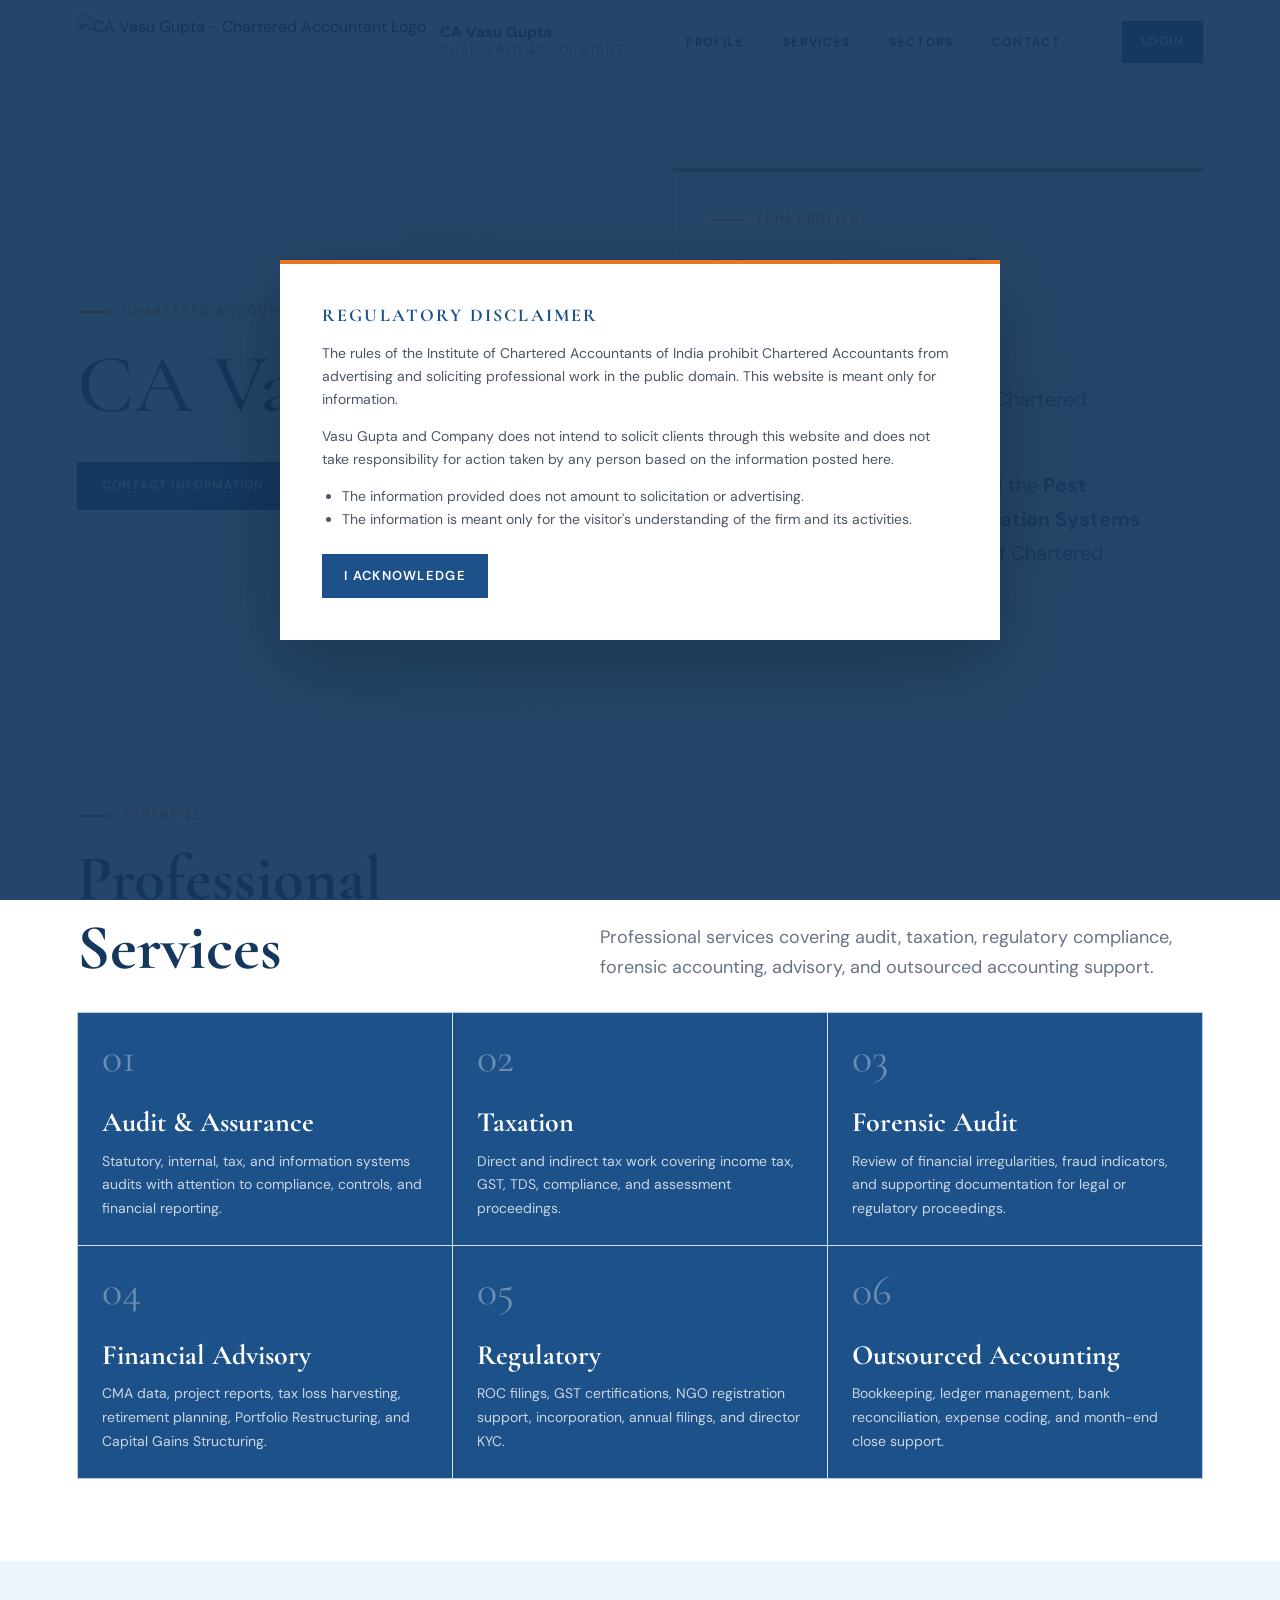
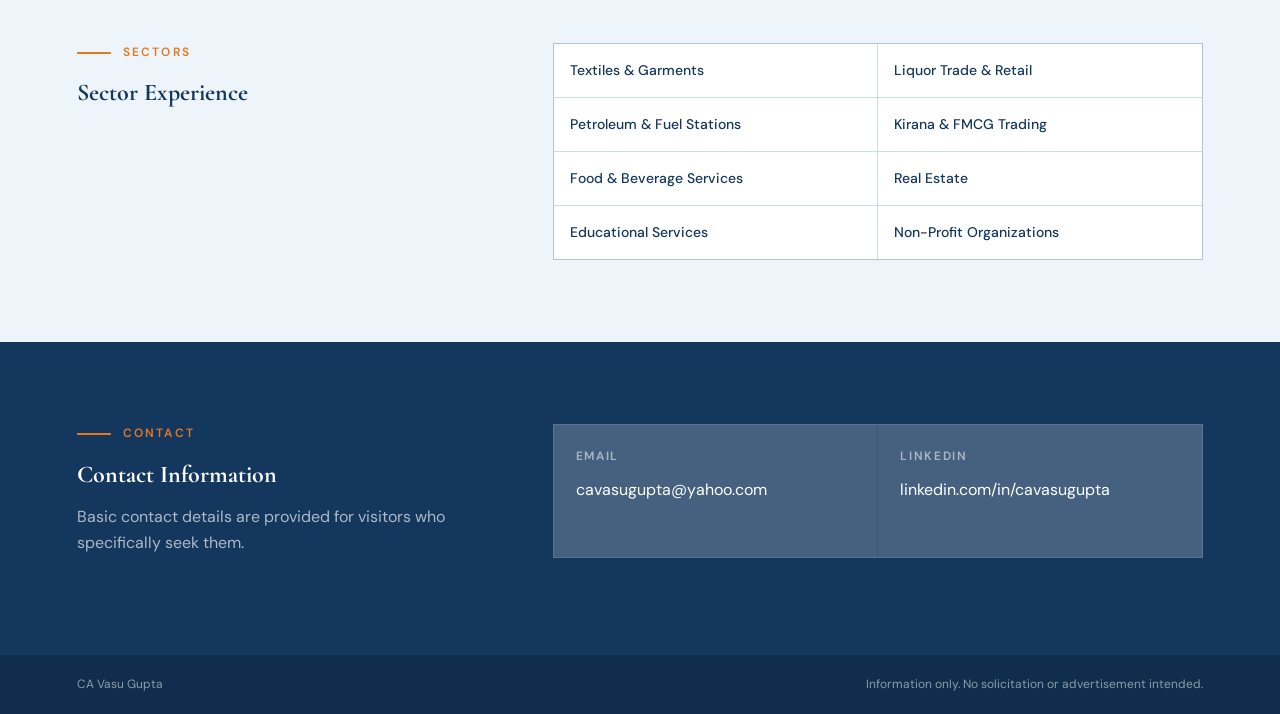
==== index.html @ 8bfa0867 "Update meta tags and content in index.html" ====
<!doctype html>
<html lang="en">
<head>
  <meta charset="UTF-8">
  <meta name="viewport" content="width=device-width, initial-scale=1.0">
  <title>CA Vasu Gupta</title>
  <meta name="description" content="CA Vasu Gupta & Company is a Chartered Accountant firm specializing in audit & assurance, taxation, forensic audit, financial advisory, and regulatory compliance.">
  <link rel="icon" type="image/png" href="assets/CA_India_Logo.png">
  <link rel="preconnect" href="https://fonts.googleapis.com">
  <link href="https://fonts.googleapis.com/css2?family=Cormorant+Garamond:wght@400;500;600&family=DM+Sans:wght@300;400;500;600&display=swap" rel="stylesheet">
  <style>
    :root {
      --navy: #1d5189;
      --navy-dark: #14375d;
      --orange: #e87722;
      --green: #5cb04d;
      --paper: #fbfaf8;
      --panel: #ffffff;
      --ink: #162235;
      --muted: #687386;
      --line: rgba(29, 81, 137, 0.16);
      --soft-blue: #eef5fa;
    }

    * { box-sizing: border-box; }
    html { 
      scroll-behavior: smooth; 
      scroll-padding-top: 84px; 
    }
    body {
      margin: 0;
      background: var(--paper);
      color: var(--ink);
      font-family: "DM Sans", Arial, sans-serif;
      line-height: 1.65;
      letter-spacing: 0;
    }

    a { color: inherit; }

    .modal-overlay {
      position: fixed;
      inset: 0;
      z-index: 1000;
      display: flex;
      align-items: center;
      justify-content: center;
      padding: 24px;
      background: rgba(20, 55, 93, 0.92);
    }

    .modal {
      width: min(720px, 100%);
      padding: clamp(24px, 4vw, 42px);
      background: #fff;
      border-top: 4px solid var(--orange);
      box-shadow: 0 24px 80px rgba(0, 0, 0, 0.25);
    }

    .modal h2 {
      margin: 0 0 16px;
      color: var(--navy);
      font-size: 18px;
      letter-spacing: 0.12em;
      text-transform: uppercase;
    }

    .modal p,
    .modal li {
      color: #4b5565;
      font-size: 14px;
    }

    .modal ul {
      margin: 0 0 22px;
      padding-left: 20px;
    }

    .modal button {
      min-height: 44px;
      padding: 0 22px;
      border: 0;
      background: var(--navy);
      color: #fff;
      cursor: pointer;
      font: inherit;
      font-size: 13px;
      font-weight: 600;
      letter-spacing: 0.1em;
      text-transform: uppercase;
    }

    .site-header {
      position: sticky;
      top: 0;
      z-index: 50;
      display: flex;
      align-items: center;
      justify-content: space-between;
      min-height: 84px;
      padding: 12px clamp(18px, 6vw, 96px);
      background: rgba(251, 250, 248, 0.96);
      border-bottom: 1px solid var(--line);
      backdrop-filter: blur(10px);
    }

    .brand {
      display: inline-flex;
      align-items: center;
      gap: 14px;
      text-decoration: none;
    }

    .brand img {
      width: auto;
      height: 56px;
      display: block;
      mix-blend-mode: multiply;
    }

    .brand-text {
      display: grid;
      gap: 0;
    }

    .brand-text strong {
      color: var(--navy-dark);
      font-size: 15px;
      line-height: 1.2;
    }

    .brand-text span {
      color: var(--muted);
      font-size: 12px;
      text-transform: uppercase;
      letter-spacing: 0.14em;
    }

    .nav-links {
      display: flex;
      align-items: center;
      gap: clamp(18px, 3vw, 38px);
      list-style: none;
      margin: 0;
      padding: 0;
    }

    .nav-links a {
      color: var(--ink);
      text-decoration: none;
      font-size: 12px;
      font-weight: 600;
      letter-spacing: 0.14em;
      text-transform: uppercase;
    }

    .nav-links a:hover { color: var(--navy); }

    .header-actions {
      display: flex;
      align-items: center;
      gap: 12px;
    }

    .login-button {
      min-height: 42px;
      padding: 0 18px;
      border: 1px solid var(--navy);
      background: var(--navy);
      color: #fff;
      cursor: pointer;
      font: inherit;
      font-size: 12px;
      font-weight: 600;
      letter-spacing: 0.12em;
      text-transform: uppercase;
    }

    .login-button:hover,
    .login-button:focus-visible {
      background: var(--navy-dark);
      border-color: var(--navy-dark);
    }

    .menu-toggle {
      display: none;
      width: 42px;
      height: 42px;
      border: 1px solid var(--line);
      background: #fff;
      cursor: pointer;
    }

    .menu-toggle span {
      display: block;
      width: 20px;
      height: 2px;
      margin: 5px auto;
      background: var(--navy);
    }

    .mobile-nav {
      display: none;
      position: fixed;
      top: 84px;
      left: 0;
      right: 0;
      z-index: 45;
      padding: 12px clamp(18px, 6vw, 96px) 20px;
      background: var(--paper);
      border-bottom: 1px solid var(--line);
    }

    .mobile-nav.open { display: grid; }
    .mobile-nav a {
      padding: 12px 0;
      border-bottom: 1px solid var(--line);
      color: var(--ink);
      text-decoration: none;
      font-size: 13px;
      font-weight: 600;
      letter-spacing: 0.12em;
      text-transform: uppercase;
    }

    .mobile-login {
      width: 100%;
      min-height: 44px;
      margin-top: 12px;
    }

    .login-overlay {
      position: fixed;
      inset: 0;
      z-index: 900;
      display: none;
      align-items: center;
      justify-content: center;
      padding: 24px;
      background: rgba(20, 55, 93, 0.72);
    }

    .login-overlay.open { display: flex; }

    .login-dialog {
      width: min(420px, 100%);
      padding: 28px;
      background: #fff;
      border-top: 4px solid var(--orange);
      box-shadow: 0 24px 80px rgba(0, 0, 0, 0.25);
    }

    .login-dialog h2 {
      margin: 0 0 20px;
      color: var(--navy-dark);
      font-size: 30px;
    }

    .login-field {
      display: grid;
      gap: 7px;
      margin-bottom: 14px;
    }

    .login-field label {
      color: var(--navy-dark);
      font-size: 12px;
      font-weight: 600;
      letter-spacing: 0.12em;
      text-transform: uppercase;
    }

    .login-field input {
      width: 100%;
      min-height: 44px;
      padding: 10px 12px;
      border: 1px solid var(--line);
      color: var(--ink);
      font: inherit;
      font-size: 15px;
    }

    .login-field input:focus {
      border-color: var(--navy);
      outline: 2px solid rgba(29, 81, 137, 0.14);
    }

    .login-error {
      min-height: 22px;
      margin: 2px 0 16px;
      color: #b42318;
      font-size: 13px;
    }

    .login-actions {
      display: flex;
      gap: 10px;
      justify-content: flex-end;
    }

    .login-actions button {
      min-height: 42px;
      padding: 0 16px;
      border: 1px solid var(--line);
      background: #fff;
      color: var(--navy-dark);
      cursor: pointer;
      font: inherit;
      font-size: 12px;
      font-weight: 600;
      letter-spacing: 0.1em;
      text-transform: uppercase;
    }

    .login-actions button[type="submit"] {
      border-color: var(--navy);
      background: var(--navy);
      color: #fff;
    }

    main { overflow: hidden; }

    .hero {
      padding: clamp(42px, 7vw, 84px) clamp(18px, 6vw, 96px) clamp(44px, 7vw, 80px);
      border-bottom: 1px solid var(--line);
      background:
        linear-gradient(90deg, rgba(238, 245, 250, 0.95), rgba(251, 250, 248, 0.7)),
        var(--paper);
    }

    .hero-grid {
      display: grid;
      grid-template-columns: repeat(2, minmax(0, 1fr));
      gap: clamp(28px, 5vw, 72px);
      align-items: stretch;
      max-width: 1240px;
      margin: 0 auto;
    }

    .hero-intro {
      display: flex;
      flex-direction: column;
      justify-content: center;
      min-height: 360px;
      padding: clamp(22px, 4vw, 38px) 0;
    }

    .eyebrow,
    .section-label {
      display: flex;
      align-items: center;
      gap: 12px;
      min-height: 18px;
      margin-bottom: 18px;
      color: var(--orange);
      font-size: 12px;
      font-weight: 600;
      letter-spacing: 0.18em;
      text-transform: uppercase;
    }

    .eyebrow::before,
    .section-label::before {
      content: "";
      width: 34px;
      height: 2px;
      background: var(--orange);
    }

    h1,
    h2,
    h3 {
      margin: 0;
      color: var(--navy-dark);
      font-family: "Cormorant Garamond", Georgia, serif;
      line-height: 1.08;
    }

    h1 {
      max-width: 560px;
      font-size: clamp(56px, 6.5vw, 88px);
      font-weight: 500;
    }

    .hero-sub {
      max-width: 560px;
      margin: 24px 0 30px;
      color: var(--muted);
      font-size: clamp(17px, 1.6vw, 20px);
      font-weight: 400;
      line-height: 1.7;
    }

    .hero-actions {
      display: flex;
      flex-wrap: wrap;
      gap: 12px;
      margin-top: 32px;
    }

    .plain-link {
      display: inline-flex;
      align-items: center;
      min-height: 44px;
      padding: 0 18px;
      border: 1px solid var(--line);
      background: #fff;
      color: var(--navy-dark);
      text-decoration: none;
      font-size: 12px;
      font-weight: 600;
      letter-spacing: 0.1em;
      text-transform: uppercase;
    }

    .hero .plain-link {
      min-height: 48px;
      padding: 0 24px;
      background: var(--navy);
      color: #ffffff;
      border-color: var(--navy);
      transition: background-color 0.2s ease, border-color 0.2s ease;
    }

    .hero .plain-link:hover,
    .hero .plain-link:focus-visible {
      background: var(--navy-dark);
      border-color: var(--navy-dark);
    }

    .profile-panel {
      display: flex;
      flex-direction: column;
      justify-content: center;
      min-height: 360px;
      padding: clamp(22px, 4vw, 38px);
      background: rgba(255, 255, 255, 0.82);
      border: 1px solid var(--line);
      border-top: 4px solid var(--green);
    }

    .profile-panel h2 {
      margin-bottom: 24px;
      font-size: clamp(38px, 4vw, 56px);
      font-weight: 500;
    }

    .profile-panel p {
      max-width: 560px;
      margin: 0 0 18px;
      color: #4f596a;
      font-size: clamp(17px, 1.6vw, 20px);
      line-height: 1.7;
    }

    .profile-panel p:last-child { margin-bottom: 0; }

    section {
      padding: clamp(44px, 7vw, 82px) clamp(18px, 6vw, 96px);
    }

    .section-inner {
      max-width: 1240px;
      margin: 0 auto;
    }

    .section-head {
      display: grid;
      grid-template-columns: minmax(260px, 0.8fr) minmax(300px, 1fr);
      gap: 40px;
      align-items: end;
      margin-bottom: 30px;
    }

    .section-head h2 {
      font-size: clamp(38px, 5vw, 64px);
    }

    .section-head p {
      margin: 0;
      color: var(--muted);
      font-size: 18px;
      line-height: 1.65;
    }

    .tool-grid,
    .service-grid,
    .info-grid {
      display: grid;
      gap: 1px;
      background: var(--line);
      border: 1px solid var(--line);
    }

    .tool-grid { grid-template-columns: repeat(2, minmax(0, 1fr)); }
    .service-grid { grid-template-columns: repeat(3, minmax(0, 1fr)); }
    .info-grid { grid-template-columns: repeat(4, minmax(0, 1fr)); }

    .tile {
      min-height: 190px;
      padding: 24px;
      background: var(--panel);
    }

    .tile h3 {
      margin-bottom: 12px;
      font-size: 28px;
    }

    .tile p {
      margin: 0;
      color: var(--muted);
      font-size: 14px;
      line-height: 1.7;
    }

    .tool-tile {
      display: flex;
      flex-direction: column;
      justify-content: space-between;
      min-height: 220px;
      text-decoration: none;
    }

    .tool-tile span {
      color: var(--orange);
      font-size: 12px;
      font-weight: 600;
      letter-spacing: 0.12em;
      text-transform: uppercase;
    }

    .tool-tile:hover h3 { color: var(--navy); }

    .services { background: #fff; }

    .service-tile {
      background: var(--navy);
      border-color: rgba(255, 255, 255, 0.1);
    }

    .service-tile h3,
    .service-tile p {
      color: #fff;
    }

    .service-tile p { opacity: 0.76; }

    .service-number {
      display: block;
      margin-bottom: 28px;
      color: rgba(255, 255, 255, 0.35);
      font-family: "Cormorant Garamond", Georgia, serif;
      font-size: 42px;
      line-height: 1;
    }

    .about { background: var(--soft-blue); }

    .industries,
    .contact-layout {
      display: grid;
      grid-template-columns: minmax(250px, 0.8fr) minmax(300px, 1.2fr);
      gap: 42px;
      align-items: start;
    }

    .industry-list {
      display: grid;
      grid-template-columns: repeat(2, minmax(0, 1fr));
      gap: 1px;
      background: var(--line);
      border: 1px solid var(--line);
    }

    .industry-list div {
      padding: 15px 16px;
      background: #fff;
      color: var(--navy-dark);
      font-size: 14px;
      font-weight: 500;
    }

    .contact {
      background: var(--navy-dark);
      color: #fff;
    }

    .contact h2,
    .contact h3 {
      color: #fff;
    }

    .contact .section-label { color: var(--orange); }

    .contact-grid {
      display: grid;
      grid-template-columns: repeat(2, minmax(0, 1fr));
      gap: 1px;
      background: rgba(255, 255, 255, 0.16);
      border: 1px solid rgba(255, 255, 255, 0.16);
    }

    .contact-card {
      min-height: 132px;
      padding: 22px;
      background: rgba(255, 255, 255, 0.06);
    }

    .contact-card span {
      display: block;
      margin-bottom: 10px;
      color: rgba(255, 255, 255, 0.55);
      font-size: 12px;
      font-weight: 600;
      letter-spacing: 0.14em;
      text-transform: uppercase;
    }

    .contact-card a,
    .contact-card p {
      margin: 0;
      color: #fff;
      text-decoration: none;
      font-size: 16px;
      line-height: 1.55;
    }

    .contact-layout .intro-text {
      margin-top: 16px;
      color: rgba(255, 255, 255, 0.65);
      font-size: 16px;
      line-height: 1.65;
    }

    footer {
      display: flex;
      justify-content: space-between;
      gap: 16px;
      padding: 20px clamp(18px, 6vw, 96px);
      background: #102d4d;
      color: rgba(255, 255, 255, 0.52);
      font-size: 12px;
    }

    @media (max-width: 980px) {
      .hero-grid,
      .section-head,
      .industries,
      .contact-layout,
      .contact-grid {
        grid-template-columns: 1fr;
      }

      .hero-intro,
      .profile-panel {
        min-height: 0;
      }

      .hero-intro {
        padding: 0;
      }

      .service-grid,
      .info-grid {
        grid-template-columns: repeat(2, minmax(0, 1fr));
      }
    }

    @media (max-width: 760px) {
      .site-header { min-height: 74px; }
      .brand img { height: 48px; }
      .brand-text { display: none; }
      .nav-links { display: none; }
      .site-header .login-button { display: none; }
      .menu-toggle { display: block; }
      .mobile-nav { top: 74px; }
      .tool-grid,
      .service-grid,
      .info-grid,
      .industry-list,
      .contact-grid {
        grid-template-columns: 1fr;
      }
      .hero-actions { align-items: stretch; }
      .plain-link { width: 100%; justify-content: center; }
      footer { flex-direction: column; }
    }
  </style>
</head>
<body>
  <div class="modal-overlay" id="disclaimerModal">
    <div class="modal">
      <h2>Regulatory Disclaimer</h2>
      <p>The rules of the Institute of Chartered Accountants of India prohibit Chartered Accountants from advertising and soliciting professional work in the public domain. This website is meant only for information.</p>
      <p>Vasu Gupta and Company does not intend to solicit clients through this website and does not take responsibility for action taken by any person based on the information posted here.</p>
      <ul>
        <li>The information provided does not amount to solicitation or advertising.</li>
        <li>The information is meant only for the visitor's understanding of the firm and its activities.</li>
      </ul>
      <button type="button" onclick="acknowledgeDisclaimer()">I Acknowledge</button>
    </div>
  </div>

  <header class="site-header">
    <a class="brand" href="#home">
      <img src="assets/CA_India_Logo.png" alt="CA Vasu Gupta - Chartered Accountant Logo">
      <span class="brand-text">
        <strong>CA Vasu Gupta</strong>
        <span>Chartered Accountant</span>
      </span>
    </a>
    <nav aria-label="Primary navigation">
      <ul class="nav-links">
        <li><a href="#profile">Profile</a></li>
        <li><a href="#services">Services</a></li>
        <li><a href="#industries">Sectors</a></li>
        <li><a href="#contact">Contact</a></li>
      </ul>
    </nav>
    <div class="header-actions">
      <button class="login-button" type="button" onclick="openLogin()">Login</button>
      <button class="menu-toggle" type="button" aria-label="Toggle menu" onclick="toggleMobileMenu()">
        <span></span>
        <span></span>
        <span></span>
      </button>
    </div>
  </header>

  <div class="mobile-nav" id="mobileNav">
    <a href="#profile" onclick="closeMobileMenu()">Profile</a>
    <a href="#services" onclick="closeMobileMenu()">Services</a>
    <a href="#industries" onclick="closeMobileMenu()">Sectors</a>
    <a href="#contact" onclick="closeMobileMenu()">Contact</a>
    <button class="login-button mobile-login" type="button" onclick="openLogin()">Login</button>
  </div>

  <div class="login-overlay" id="loginOverlay" aria-hidden="true">
    <form class="login-dialog" id="loginForm" aria-labelledby="loginTitle">
      <h2 id="loginTitle">Login</h2>
      <div class="login-field">
        <label for="loginUser">Login</label>
        <input id="loginUser" name="loginUser" type="text" autocomplete="username" required>
      </div>
      <div class="login-field">
        <label for="loginPassword">Password</label>
        <input id="loginPassword" name="loginPassword" type="password" autocomplete="current-password" required>
      </div>
      <p class="login-error" id="loginError" role="alert"></p>
      <div class="login-actions">
        <button type="button" onclick="closeLogin()">Cancel</button>
        <button type="submit">Open</button>
      </div>
    </form>
  </div>

  <main id="home">
    <section class="hero" id="profile">
      <div class="hero-grid">
        <div class="hero-intro">
          <div class="eyebrow">Chartered Accountant</div>
          <h1>CA Vasu Gupta</h1>
            <div class="hero-actions">
            <a class="plain-link" href="#contact">Contact Information</a>
          </div>
        </div>
        <div class="profile-panel">
          <div class="section-label">Firm Profile</div>
          <h2>Vasu Gupta & Company</h2>
          <p>Vasu Gupta and Company is a Chartered Accountant firm.</p>
          <p><strong>CA Vasu Gupta</strong> has completed the <strong>Post Qualification Course in Information Systems Audit (ISA)</strong> from the Institute of Chartered Accountants of India (ICAI).</p>
        </div>
      </div>
    </section>

    <section class="services" id="services">
      <div class="section-inner">
        <div class="section-head">
          <div>
            <div class="section-label">Expertise</div>
            <h2>Professional Services</h2>
          </div>
          <p>Professional services covering audit, taxation, regulatory compliance, forensic accounting, advisory, and outsourced accounting support.</p>
        </div>
        <div class="service-grid">
          <article class="tile service-tile">
            <span class="service-number">01</span>
            <h3>Audit & Assurance</h3>
            <p>Statutory, internal, tax, and information systems audits with attention to compliance, controls, and financial reporting.</p>
          </article>
          <article class="tile service-tile">
            <span class="service-number">02</span>
            <h3>Taxation</h3>
            <p>Direct and indirect tax work covering income tax, GST, TDS, compliance, and assessment proceedings.</p>
          </article>
          <article class="tile service-tile">
            <span class="service-number">03</span>
            <h3>Forensic Audit</h3>
            <p>Review of financial irregularities, fraud indicators, and supporting documentation for legal or regulatory proceedings.</p>
          </article>
          <article class="tile service-tile">
            <span class="service-number">04</span>
            <h3>Financial Advisory</h3>
            <p>CMA data, project reports, tax loss harvesting, retirement planning, Portfolio Restructuring, and Capital Gains Structuring.</p>
          </article>
          <article class="tile service-tile">
            <span class="service-number">05</span>
            <h3>Regulatory</h3>
            <p>ROC filings, GST certifications, NGO registration support, incorporation, annual filings, and director KYC.</p>
          </article>
          <article class="tile service-tile">
            <span class="service-number">06</span>
            <h3>Outsourced Accounting</h3>
            <p>Bookkeeping, ledger management, bank reconciliation, expense coding, and month-end close support.</p>
          </article>
        </div>
      </div>
    </section>

    <section class="about" id="industries">
      <div class="section-inner industries">
        <div>
          <div class="section-label">Sectors</div>
          <h2>Sector Experience</h2>
        </div>
        <div class="industry-list">
          <div>Textiles & Garments</div>
          <div>Liquor Trade & Retail</div>
          <div>Petroleum & Fuel Stations</div>
          <div>Kirana & FMCG Trading</div>
          <div>Food & Beverage Services</div>
          <div>Real Estate</div>
          <div>Educational Services</div>
          <div>Non-Profit Organizations</div>
        </div>
      </div>
    </section>

    <section class="contact" id="contact">
      <div class="section-inner contact-layout">
        <div>
          <div class="section-label">Contact</div>
          <h2>Contact Information</h2>
          <p class="intro-text">Basic contact details are provided for visitors who specifically seek them.</p>
        </div>
        <div class="contact-grid">
          <div class="contact-card">
            <span>Email</span>
            <a href="mailto:cavasugupta@yahoo.com">cavasugupta@yahoo.com</a>
          </div>
          <div class="contact-card">
            <span>LinkedIn</span>
            <a href="https://www.linkedin.com/in/cavasugupta" target="_blank" rel="noopener">linkedin.com/in/cavasugupta</a>
          </div>
        </div>
      </div>
    </section>
  </main>

  <footer>
    <span>CA Vasu Gupta</span>
    <span>Information only. No solicitation or advertisement intended.</span>
  </footer>

  <script>
    document.addEventListener("DOMContentLoaded", function() {
      if (localStorage.getItem("disclaimerAcknowledged") === "true") {
        document.getElementById("disclaimerModal").style.display = "none";
      }
    });

    function acknowledgeDisclaimer() {
      localStorage.setItem("disclaimerAcknowledged", "true");
      document.getElementById("disclaimerModal").style.display = "none";
    }

    function toggleMobileMenu() {
      document.getElementById("mobileNav").classList.toggle("open");
    }

    function closeMobileMenu() {
      document.getElementById("mobileNav").classList.remove("open");
    }

    function openLogin() {
      closeMobileMenu();
      document.getElementById("loginOverlay").classList.add("open");
      document.getElementById("loginOverlay").setAttribute("aria-hidden", "false");
      document.getElementById("loginError").textContent = "";
      document.getElementById("loginUser").focus();
    }

    function closeLogin() {
      document.getElementById("loginOverlay").classList.remove("open");
      document.getElementById("loginOverlay").setAttribute("aria-hidden", "true");
      document.getElementById("loginForm").reset();
      document.getElementById("loginError").textContent = "";
    }

    document.getElementById("loginOverlay").addEventListener("click", function(event) {
      if (event.target === event.currentTarget) {
        closeLogin();
      }
    });

    document.addEventListener("keydown", function(event) {
      if (event.key === "Escape" && document.getElementById("loginOverlay").classList.contains("open")) {
        closeLogin();
      }
    });

    document.getElementById("loginForm").addEventListener("submit", function(event) {
      event.preventDefault();

      const login = document.getElementById("loginUser").value.trim().toLowerCase();
      const password = document.getElementById("loginPassword").value.trim().toLowerCase();
      const pages = {
        index: "https://contactme-vasu.github.io/indian-index-funds/",
        insurance: "https://contactme-vasu.github.io/indian-insurance/"
      };

      if (login === password && pages[login]) {
        window.location.href = pages[login];
        return;
      }

      document.getElementById("loginError").textContent = "Invalid login or password.";
    });
  </script>
</body>
</html>
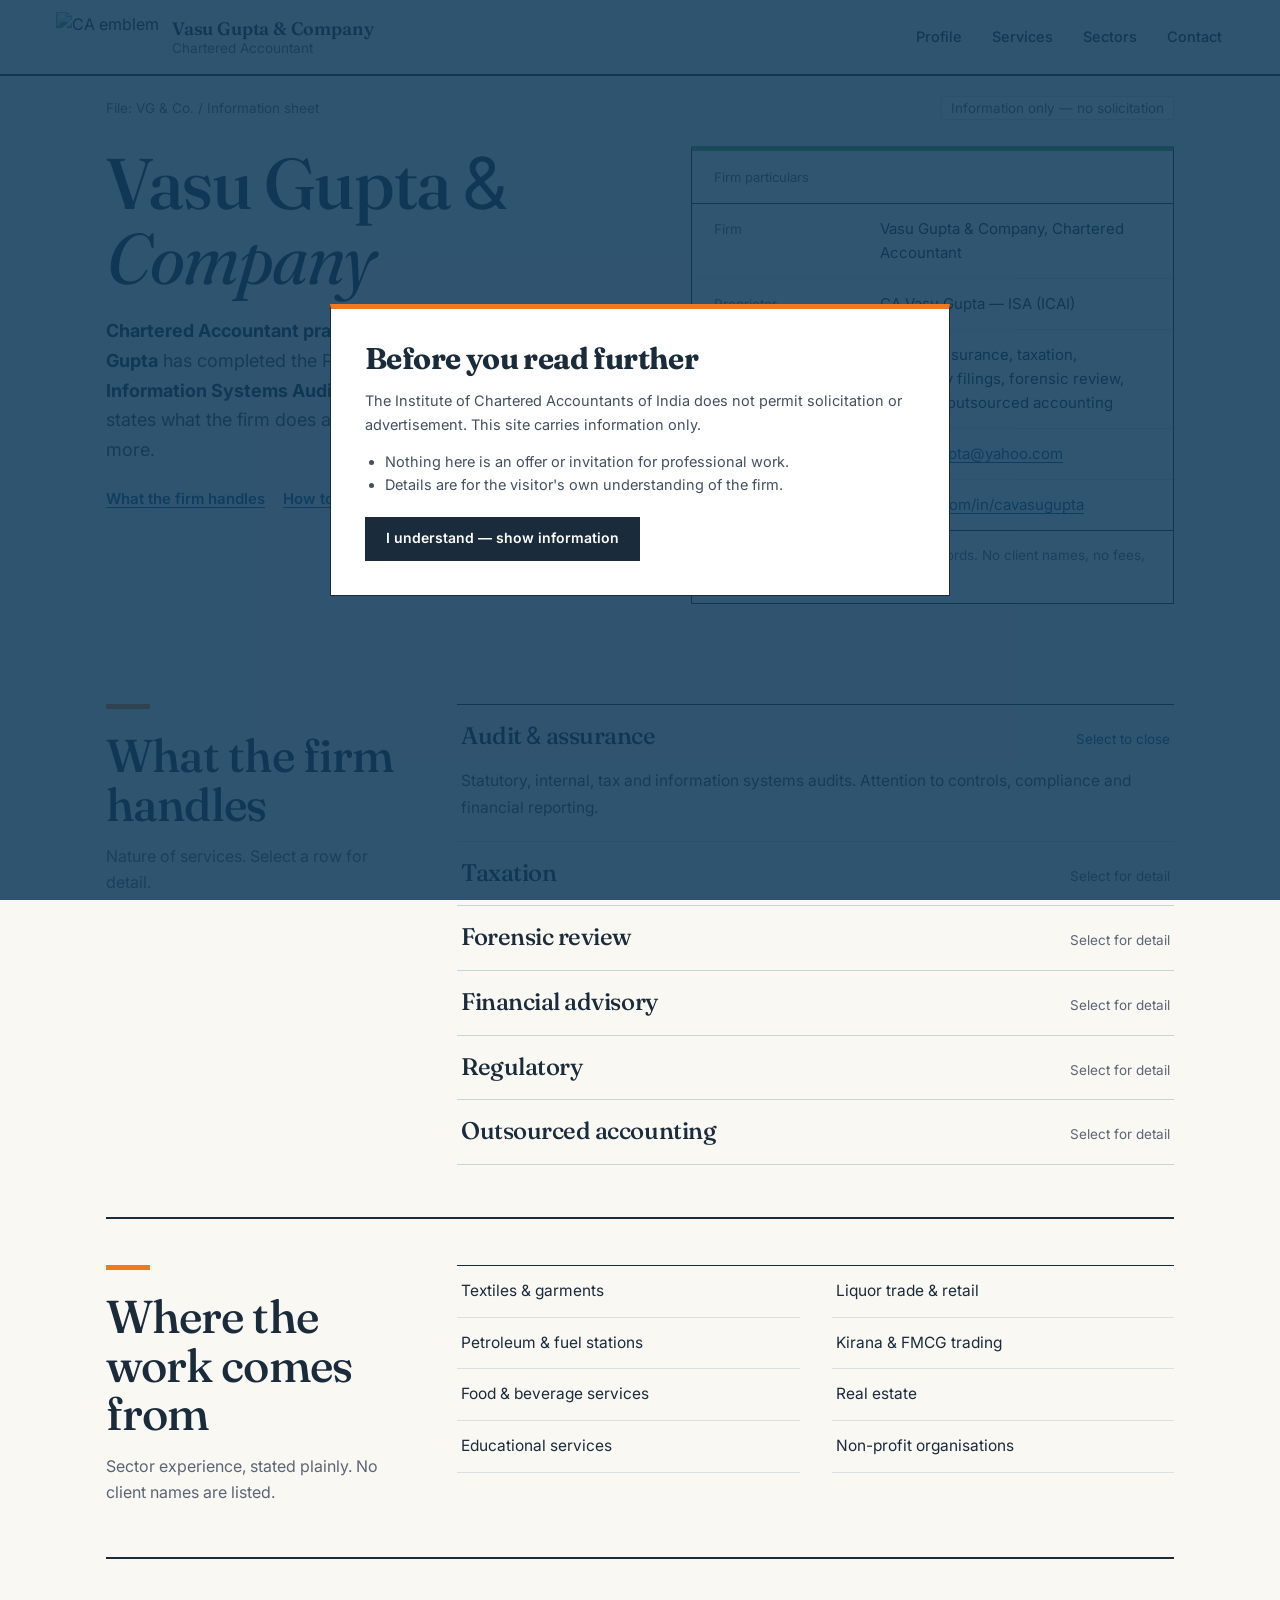
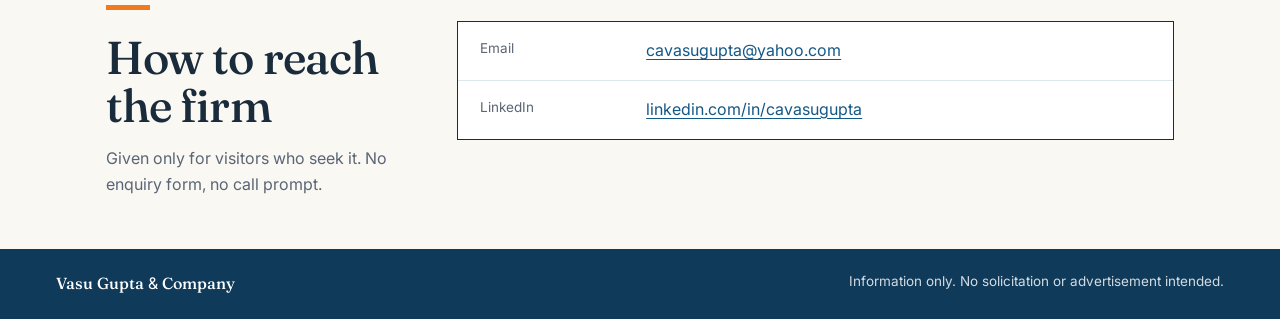
==== commit a9f9da3a: "Rebuild site as ledger-sheet design; remove client access, fix ampersands, rebalance header, trim mi" ====
--- a/index.html
+++ b/index.html
@@ -3,727 +3,235 @@
 <head>
   <meta charset="UTF-8">
   <meta name="viewport" content="width=device-width, initial-scale=1.0">
-  <title>CA Vasu Gupta</title>
-  <meta name="description" content="CA Vasu Gupta & Company is a Chartered Accountant firm specializing in audit & assurance, taxation, forensic audit, financial advisory, and regulatory compliance.">
+  <title>Vasu Gupta & Company — Chartered Accountant</title>
+  <meta name="description" content="Vasu Gupta and Company is a Chartered Accountant firm. Proprietor CA Vasu Gupta, ISA (ICAI). Audit, taxation, regulatory, forensic review, advisory and outsourced accounting. Information only.">
   <link rel="icon" type="image/png" href="assets/CA_India_Logo.png">
   <link rel="preconnect" href="https://fonts.googleapis.com">
-  <link href="https://fonts.googleapis.com/css2?family=Cormorant+Garamond:wght@400;500;600&family=DM+Sans:wght@300;400;500;600&display=swap" rel="stylesheet">
+  <link rel="preconnect" href="https://fonts.gstatic.com" crossorigin>
+  <link href="https://fonts.googleapis.com/css2?family=Fraunces:opsz,wght@9..144,400;9..144,500;9..144,600&family=Inter:wght@400;500;600&display=swap" rel="stylesheet">
   <style>
     :root {
-      --navy: #1d5189;
-      --navy-dark: #14375d;
-      --orange: #e87722;
-      --green: #5cb04d;
-      --paper: #fbfaf8;
-      --panel: #ffffff;
-      --ink: #162235;
-      --muted: #687386;
-      --line: rgba(29, 81, 137, 0.16);
-      --soft-blue: #eef5fa;
-    }
-
+      --paper: #FAF8F3;
+      --sheet: #ffffff;
+      --ink: #1A2B3C;
+      --muted: #5A6575;
+      --ca-blue: #145886;
+      --ca-blue-deep: #0F3A5A;
+      --file-orange: #F37920;
+      --audit-green: #55B848;
+      --line: rgba(20, 88, 134, 0.22);
+      --line-soft: rgba(20, 88, 134, 0.14);
+      --max: 1180px;
+    }
     * { box-sizing: border-box; }
-    html { 
-      scroll-behavior: smooth; 
-      scroll-padding-top: 84px; 
-    }
+    html { scroll-behavior: smooth; scroll-padding-top: 88px; }
     body {
       margin: 0;
       background: var(--paper);
       color: var(--ink);
-      font-family: "DM Sans", Arial, sans-serif;
-      line-height: 1.65;
-      letter-spacing: 0;
-    }
-
-    a { color: inherit; }
-
+      font-family: "Inter", system-ui, -apple-system, "Segoe UI", sans-serif;
+      font-size: 16px;
+      line-height: 1.6;
+    }
+    ::selection { background: var(--ca-blue); color: #fff; }
+    :focus-visible {
+      outline: 3px solid var(--file-orange);
+      outline-offset: 3px;
+      border-radius: 1px;
+    }
+
+    a { color: var(--ca-blue); text-underline-offset: 3px; }
+    a:hover { color: var(--ca-blue-deep); }
+
+    /* ---------- header : file edge ---------- */
+    .site-header {
+      position: sticky; top: 0; z-index: 50;
+      display: flex; align-items: center; justify-content: space-between;
+      gap: 20px;
+      min-height: 76px;
+      padding: 10px clamp(18px, 5vw, 56px);
+      background: var(--paper);
+      border-bottom: 2px solid var(--ink);
+    }
+    .brand { display: inline-flex; align-items: center; gap: 13px; text-decoration: none; color: var(--ink); }
+    .brand img { height: 50px; width: auto; display: block; mix-blend-mode: multiply; }
+    .brand-name { display: grid; line-height: 1.2; }
+    .brand-name strong { font-family: "Fraunces", Georgia, serif; font-weight: 600; font-size: 18px; letter-spacing: -0.01em; }
+    .brand-name span { font-size: 13.5px; color: var(--muted); }
+    .nav-links { display: flex; align-items: center; gap: 26px; list-style: none; margin: 0; padding: 0; }
+    .nav-links a {
+      text-decoration: none; color: var(--ink);
+      font-size: 14.5px; font-weight: 500;
+      padding: 8px 2px;
+      border-bottom: 2px solid transparent;
+    }
+    .nav-links a:hover { border-bottom-color: var(--file-orange); color: var(--ink); }
+    .header-actions { display: none; align-items: center; }
+    .menu-toggle { display: none; width: 44px; height: 44px; background: #fff; border: 1.5px solid var(--ink); cursor: pointer; }
+    .menu-toggle span { display: block; width: 20px; height: 2px; margin: 5px auto; background: var(--ink); }
+    .mobile-nav { display: none; border-bottom: 2px solid var(--ink); background: var(--paper); padding: 6px clamp(18px,5vw,56px) 14px; }
+    .mobile-nav.open { display: grid; }
+    .mobile-nav a { padding: 12px 0; border-bottom: 1px solid var(--line-soft); color: var(--ink); text-decoration: none; font-weight: 500; }
+
+    main { display: block; }
+    .wrap { max-width: var(--max); margin: 0 auto; padding: 0 clamp(18px, 5vw, 56px); }
+
+    /* ---------- hero : particulars sheet ---------- */
+    .file-meta {
+      display: flex; justify-content: space-between; gap: 12px; flex-wrap: wrap;
+      padding: 22px 0 0;
+      font-size: 13.5px; color: var(--muted);
+      font-variant-numeric: tabular-nums;
+    }
+    .file-meta i { font-style: normal; border: 1px solid var(--line); padding: 3px 9px; background: #fff; }
+    .hero-grid {
+      display: grid; grid-template-columns: 1.05fr 0.95fr;
+      gap: clamp(28px, 4vw, 56px);
+      padding: 26px 0 54px;
+      align-items: start;
+    }
+    h1, h2, h3 { font-family: "Fraunces", Georgia, serif; color: var(--ink); line-height: 1.05; margin: 0; letter-spacing: -0.02em; }
+    h1 { font-size: clamp(46px, 5.6vw, 76px); font-weight: 500; max-width: 12ch; }
+    h1 em { font-style: italic; font-weight: 400; }
+    .amp { font-family: "Inter", system-ui, sans-serif; font-style: normal; font-weight: 400; letter-spacing: 0; }
+    .standing { margin: 20px 0 0; max-width: 44ch; font-size: 18px; line-height: 1.65; color: #33414F; }
+    .standing strong { color: var(--ink); }
+    .hero-links { display: flex; gap: 18px; margin-top: 22px; flex-wrap: wrap; }
+    .hero-links a { font-weight: 600; font-size: 15px; }
+
+    .sheet {
+      background: var(--sheet);
+      border: 1.5px solid var(--ink);
+      border-top: 5px solid var(--audit-green);
+    }
+    .sheet-head {
+      display: flex; justify-content: space-between; align-items: baseline;
+      padding: 16px 22px;
+      border-bottom: 1.5px solid var(--ink);
+      font-family: "Fraunces", Georgia, serif; font-size: 20px;
+    }
+    .sheet-head span:last-child { font-family: "Inter", sans-serif; font-size: 13px; color: var(--muted); }
+    dl.particulars { margin: 0; }
+    dl.particulars > div {
+      display: grid; grid-template-columns: 150px 1fr;
+      gap: 16px; padding: 13px 22px;
+      border-bottom: 1px solid var(--line-soft);
+      font-size: 15px;
+    }
+    dl.particulars > div:last-child { border-bottom: 0; }
+    dl.particulars dt { color: var(--muted); font-size: 13.5px; padding-top: 2px; }
+    dl.particulars dd { margin: 0; color: var(--ink); }
+    dl.particulars dd a { word-break: break-all; }
+    .sheet-foot { padding: 14px 22px; border-top: 1.5px solid var(--ink); font-size: 13.5px; color: var(--muted); }
+
+    /* ---------- sections : ruled, left aligned ---------- */
+    section.block { border-top: 2px solid var(--ink); padding: 46px 0 52px; }
+    section.block:first-of-type { border-top: 0; }
+    .sec-grid { display: grid; grid-template-columns: 300px 1fr; gap: clamp(24px, 4vw, 64px); align-items: start; }
+    .sec-title h2 { font-size: clamp(34px, 3.6vw, 52px); font-weight: 500; }
+    .sec-title p { margin: 14px 0 0; color: var(--muted); font-size: 16px; line-height: 1.65; max-width: 32ch; }
+    .active-mark { display: inline-block; width: 44px; height: 5px; background: var(--file-orange); margin-bottom: 16px; }
+
+    .ruled { border-top: 1.5px solid var(--ink); }
+    details.row { border-bottom: 1px solid var(--line); background: transparent; }
+    details.row summary {
+      list-style: none; cursor: pointer;
+      display: grid; grid-template-columns: 1fr auto; gap: 16px; align-items: baseline;
+      padding: 18px 4px;
+    }
+    details.row summary::-webkit-details-marker { display: none; }
+    details.row summary h3 { font-size: 24px; font-weight: 500; }
+    details.row summary .hint { font-size: 13.5px; color: var(--muted); white-space: nowrap; }
+    details.row summary:hover h3 { color: var(--ca-blue); }
+    details.row .body { padding: 0 4px 20px; max-width: 70ch; color: #3C4756; font-size: 15.5px; line-height: 1.7; }
+    details.row .body p { margin: 0; }
+    details.row[open] summary .hint { color: var(--ca-blue); }
+
+    .sectors { display: grid; grid-template-columns: 1fr 1fr; column-gap: 32px; border-top: 1.5px solid var(--ink); }
+    .sectors div { padding: 13px 4px; border-bottom: 1px solid var(--line-soft); font-size: 15.5px; color: var(--ink); }
+
+    .contact-sheet { border: 1.5px solid var(--ink); background: #fff; }
+    .contact-sheet div { display: grid; grid-template-columns: 150px 1fr; gap: 16px; padding: 16px 22px; border-bottom: 1px solid var(--line-soft); }
+    .contact-sheet div:last-child { border-bottom: 0; }
+    .contact-sheet dt { color: var(--muted); font-size: 13.5px; }
+    .contact-sheet dd { margin: 0; font-size: 16px; }
+
+    footer {
+      background: var(--ca-blue-deep); color: rgba(255,255,255,0.82);
+      padding: 22px clamp(18px, 5vw, 56px);
+      display: flex; justify-content: space-between; gap: 12px; flex-wrap: wrap;
+      font-size: 13.5px;
+    }
+    footer strong { color: #fff; font-family: "Fraunces", Georgia, serif; font-weight: 500; font-size: 16px; }
+
+    /* ---------- overlays ---------- */
     .modal-overlay {
-      position: fixed;
-      inset: 0;
-      z-index: 1000;
-      display: flex;
-      align-items: center;
-      justify-content: center;
-      padding: 24px;
-      background: rgba(20, 55, 93, 0.92);
-    }
-
+      position: fixed; inset: 0; z-index: 100;
+      display: flex; align-items: center; justify-content: center;
+      padding: 22px; background: rgba(15, 58, 90, 0.86);
+    }
     .modal {
-      width: min(720px, 100%);
-      padding: clamp(24px, 4vw, 42px);
-      background: #fff;
-      border-top: 4px solid var(--orange);
-      box-shadow: 0 24px 80px rgba(0, 0, 0, 0.25);
-    }
-
-    .modal h2 {
-      margin: 0 0 16px;
-      color: var(--navy);
-      font-size: 18px;
-      letter-spacing: 0.12em;
-      text-transform: uppercase;
-    }
-
-    .modal p,
-    .modal li {
-      color: #4b5565;
-      font-size: 14px;
-    }
-
-    .modal ul {
-      margin: 0 0 22px;
-      padding-left: 20px;
-    }
-
+      width: min(620px, 100%); background: #fff;
+      border: 1.5px solid var(--ink); border-top: 5px solid var(--file-orange);
+      padding: clamp(22px, 3.5vw, 34px);
+    }
+    .modal h2 { font-size: 30px; margin-bottom: 12px; }
+    .modal p, .modal li { font-size: 14.5px; color: #435062; }
+    .modal ul { padding-left: 20px; margin: 0 0 20px; }
     .modal button {
-      min-height: 44px;
-      padding: 0 22px;
-      border: 0;
-      background: var(--navy);
-      color: #fff;
-      cursor: pointer;
-      font: inherit;
-      font-size: 13px;
-      font-weight: 600;
-      letter-spacing: 0.1em;
-      text-transform: uppercase;
-    }
-
-    .site-header {
-      position: sticky;
-      top: 0;
-      z-index: 50;
-      display: flex;
-      align-items: center;
-      justify-content: space-between;
-      min-height: 84px;
-      padding: 12px clamp(18px, 6vw, 96px);
-      background: rgba(251, 250, 248, 0.96);
-      border-bottom: 1px solid var(--line);
-      backdrop-filter: blur(10px);
-    }
-
-    .brand {
-      display: inline-flex;
-      align-items: center;
-      gap: 14px;
-      text-decoration: none;
-    }
-
-    .brand img {
-      width: auto;
-      height: 56px;
-      display: block;
-      mix-blend-mode: multiply;
-    }
-
-    .brand-text {
-      display: grid;
-      gap: 0;
-    }
-
-    .brand-text strong {
-      color: var(--navy-dark);
-      font-size: 15px;
-      line-height: 1.2;
-    }
-
-    .brand-text span {
-      color: var(--muted);
-      font-size: 12px;
-      text-transform: uppercase;
-      letter-spacing: 0.14em;
-    }
-
-    .nav-links {
-      display: flex;
-      align-items: center;
-      gap: clamp(18px, 3vw, 38px);
-      list-style: none;
-      margin: 0;
-      padding: 0;
-    }
-
-    .nav-links a {
-      color: var(--ink);
-      text-decoration: none;
-      font-size: 12px;
-      font-weight: 600;
-      letter-spacing: 0.14em;
-      text-transform: uppercase;
-    }
-
-    .nav-links a:hover { color: var(--navy); }
-
-    .header-actions {
-      display: flex;
-      align-items: center;
-      gap: 12px;
-    }
-
-    .login-button {
-      min-height: 42px;
-      padding: 0 18px;
-      border: 1px solid var(--navy);
-      background: var(--navy);
-      color: #fff;
-      cursor: pointer;
-      font: inherit;
-      font-size: 12px;
-      font-weight: 600;
-      letter-spacing: 0.12em;
-      text-transform: uppercase;
-    }
-
-    .login-button:hover,
-    .login-button:focus-visible {
-      background: var(--navy-dark);
-      border-color: var(--navy-dark);
-    }
-
-    .menu-toggle {
-      display: none;
-      width: 42px;
-      height: 42px;
-      border: 1px solid var(--line);
-      background: #fff;
-      cursor: pointer;
-    }
-
-    .menu-toggle span {
-      display: block;
-      width: 20px;
-      height: 2px;
-      margin: 5px auto;
-      background: var(--navy);
-    }
-
-    .mobile-nav {
-      display: none;
-      position: fixed;
-      top: 84px;
-      left: 0;
-      right: 0;
-      z-index: 45;
-      padding: 12px clamp(18px, 6vw, 96px) 20px;
-      background: var(--paper);
-      border-bottom: 1px solid var(--line);
-    }
-
-    .mobile-nav.open { display: grid; }
-    .mobile-nav a {
-      padding: 12px 0;
-      border-bottom: 1px solid var(--line);
-      color: var(--ink);
-      text-decoration: none;
-      font-size: 13px;
-      font-weight: 600;
-      letter-spacing: 0.12em;
-      text-transform: uppercase;
-    }
-
-    .mobile-login {
-      width: 100%;
-      min-height: 44px;
-      margin-top: 12px;
-    }
-
-    .login-overlay {
-      position: fixed;
-      inset: 0;
-      z-index: 900;
-      display: none;
-      align-items: center;
-      justify-content: center;
-      padding: 24px;
-      background: rgba(20, 55, 93, 0.72);
-    }
-
-    .login-overlay.open { display: flex; }
-
-    .login-dialog {
-      width: min(420px, 100%);
-      padding: 28px;
-      background: #fff;
-      border-top: 4px solid var(--orange);
-      box-shadow: 0 24px 80px rgba(0, 0, 0, 0.25);
-    }
-
-    .login-dialog h2 {
-      margin: 0 0 20px;
-      color: var(--navy-dark);
-      font-size: 30px;
-    }
-
-    .login-field {
-      display: grid;
-      gap: 7px;
-      margin-bottom: 14px;
-    }
-
-    .login-field label {
-      color: var(--navy-dark);
-      font-size: 12px;
-      font-weight: 600;
-      letter-spacing: 0.12em;
-      text-transform: uppercase;
-    }
-
-    .login-field input {
-      width: 100%;
-      min-height: 44px;
-      padding: 10px 12px;
-      border: 1px solid var(--line);
-      color: var(--ink);
-      font: inherit;
-      font-size: 15px;
-    }
-
-    .login-field input:focus {
-      border-color: var(--navy);
-      outline: 2px solid rgba(29, 81, 137, 0.14);
-    }
-
-    .login-error {
-      min-height: 22px;
-      margin: 2px 0 16px;
-      color: #b42318;
-      font-size: 13px;
-    }
-
-    .login-actions {
-      display: flex;
-      gap: 10px;
-      justify-content: flex-end;
-    }
-
-    .login-actions button {
-      min-height: 42px;
-      padding: 0 16px;
-      border: 1px solid var(--line);
-      background: #fff;
-      color: var(--navy-dark);
-      cursor: pointer;
-      font: inherit;
-      font-size: 12px;
-      font-weight: 600;
-      letter-spacing: 0.1em;
-      text-transform: uppercase;
-    }
-
-    .login-actions button[type="submit"] {
-      border-color: var(--navy);
-      background: var(--navy);
-      color: #fff;
-    }
-
-    main { overflow: hidden; }
-
-    .hero {
-      padding: clamp(42px, 7vw, 84px) clamp(18px, 6vw, 96px) clamp(44px, 7vw, 80px);
-      border-bottom: 1px solid var(--line);
-      background:
-        linear-gradient(90deg, rgba(238, 245, 250, 0.95), rgba(251, 250, 248, 0.7)),
-        var(--paper);
-    }
-
-    .hero-grid {
-      display: grid;
-      grid-template-columns: repeat(2, minmax(0, 1fr));
-      gap: clamp(28px, 5vw, 72px);
-      align-items: stretch;
-      max-width: 1240px;
-      margin: 0 auto;
-    }
-
-    .hero-intro {
-      display: flex;
-      flex-direction: column;
-      justify-content: center;
-      min-height: 360px;
-      padding: clamp(22px, 4vw, 38px) 0;
-    }
-
-    .eyebrow,
-    .section-label {
-      display: flex;
-      align-items: center;
-      gap: 12px;
-      min-height: 18px;
-      margin-bottom: 18px;
-      color: var(--orange);
-      font-size: 12px;
-      font-weight: 600;
-      letter-spacing: 0.18em;
-      text-transform: uppercase;
-    }
-
-    .eyebrow::before,
-    .section-label::before {
-      content: "";
-      width: 34px;
-      height: 2px;
-      background: var(--orange);
-    }
-
-    h1,
-    h2,
-    h3 {
-      margin: 0;
-      color: var(--navy-dark);
-      font-family: "Cormorant Garamond", Georgia, serif;
-      line-height: 1.08;
-    }
-
-    h1 {
-      max-width: 560px;
-      font-size: clamp(56px, 6.5vw, 88px);
-      font-weight: 500;
-    }
-
-    .hero-sub {
-      max-width: 560px;
-      margin: 24px 0 30px;
-      color: var(--muted);
-      font-size: clamp(17px, 1.6vw, 20px);
-      font-weight: 400;
-      line-height: 1.7;
-    }
-
-    .hero-actions {
-      display: flex;
-      flex-wrap: wrap;
-      gap: 12px;
-      margin-top: 32px;
-    }
-
-    .plain-link {
-      display: inline-flex;
-      align-items: center;
-      min-height: 44px;
-      padding: 0 18px;
-      border: 1px solid var(--line);
-      background: #fff;
-      color: var(--navy-dark);
-      text-decoration: none;
-      font-size: 12px;
-      font-weight: 600;
-      letter-spacing: 0.1em;
-      text-transform: uppercase;
-    }
-
-    .hero .plain-link {
-      min-height: 48px;
-      padding: 0 24px;
-      background: var(--navy);
-      color: #ffffff;
-      border-color: var(--navy);
-      transition: background-color 0.2s ease, border-color 0.2s ease;
-    }
-
-    .hero .plain-link:hover,
-    .hero .plain-link:focus-visible {
-      background: var(--navy-dark);
-      border-color: var(--navy-dark);
-    }
-
-    .profile-panel {
-      display: flex;
-      flex-direction: column;
-      justify-content: center;
-      min-height: 360px;
-      padding: clamp(22px, 4vw, 38px);
-      background: rgba(255, 255, 255, 0.82);
-      border: 1px solid var(--line);
-      border-top: 4px solid var(--green);
-    }
-
-    .profile-panel h2 {
-      margin-bottom: 24px;
-      font-size: clamp(38px, 4vw, 56px);
-      font-weight: 500;
-    }
-
-    .profile-panel p {
-      max-width: 560px;
-      margin: 0 0 18px;
-      color: #4f596a;
-      font-size: clamp(17px, 1.6vw, 20px);
-      line-height: 1.7;
-    }
-
-    .profile-panel p:last-child { margin-bottom: 0; }
-
-    section {
-      padding: clamp(44px, 7vw, 82px) clamp(18px, 6vw, 96px);
-    }
-
-    .section-inner {
-      max-width: 1240px;
-      margin: 0 auto;
-    }
-
-    .section-head {
-      display: grid;
-      grid-template-columns: minmax(260px, 0.8fr) minmax(300px, 1fr);
-      gap: 40px;
-      align-items: end;
-      margin-bottom: 30px;
-    }
-
-    .section-head h2 {
-      font-size: clamp(38px, 5vw, 64px);
-    }
-
-    .section-head p {
-      margin: 0;
-      color: var(--muted);
-      font-size: 18px;
-      line-height: 1.65;
-    }
-
-    .tool-grid,
-    .service-grid,
-    .info-grid {
-      display: grid;
-      gap: 1px;
-      background: var(--line);
-      border: 1px solid var(--line);
-    }
-
-    .tool-grid { grid-template-columns: repeat(2, minmax(0, 1fr)); }
-    .service-grid { grid-template-columns: repeat(3, minmax(0, 1fr)); }
-    .info-grid { grid-template-columns: repeat(4, minmax(0, 1fr)); }
-
-    .tile {
-      min-height: 190px;
-      padding: 24px;
-      background: var(--panel);
-    }
-
-    .tile h3 {
-      margin-bottom: 12px;
-      font-size: 28px;
-    }
-
-    .tile p {
-      margin: 0;
-      color: var(--muted);
-      font-size: 14px;
-      line-height: 1.7;
-    }
-
-    .tool-tile {
-      display: flex;
-      flex-direction: column;
-      justify-content: space-between;
-      min-height: 220px;
-      text-decoration: none;
-    }
-
-    .tool-tile span {
-      color: var(--orange);
-      font-size: 12px;
-      font-weight: 600;
-      letter-spacing: 0.12em;
-      text-transform: uppercase;
-    }
-
-    .tool-tile:hover h3 { color: var(--navy); }
-
-    .services { background: #fff; }
-
-    .service-tile {
-      background: var(--navy);
-      border-color: rgba(255, 255, 255, 0.1);
-    }
-
-    .service-tile h3,
-    .service-tile p {
-      color: #fff;
-    }
-
-    .service-tile p { opacity: 0.76; }
-
-    .service-number {
-      display: block;
-      margin-bottom: 28px;
-      color: rgba(255, 255, 255, 0.35);
-      font-family: "Cormorant Garamond", Georgia, serif;
-      font-size: 42px;
-      line-height: 1;
-    }
-
-    .about { background: var(--soft-blue); }
-
-    .industries,
-    .contact-layout {
-      display: grid;
-      grid-template-columns: minmax(250px, 0.8fr) minmax(300px, 1.2fr);
-      gap: 42px;
-      align-items: start;
-    }
-
-    .industry-list {
-      display: grid;
-      grid-template-columns: repeat(2, minmax(0, 1fr));
-      gap: 1px;
-      background: var(--line);
-      border: 1px solid var(--line);
-    }
-
-    .industry-list div {
-      padding: 15px 16px;
-      background: #fff;
-      color: var(--navy-dark);
-      font-size: 14px;
-      font-weight: 500;
-    }
-
-    .contact {
-      background: var(--navy-dark);
-      color: #fff;
-    }
-
-    .contact h2,
-    .contact h3 {
-      color: #fff;
-    }
-
-    .contact .section-label { color: var(--orange); }
-
-    .contact-grid {
-      display: grid;
-      grid-template-columns: repeat(2, minmax(0, 1fr));
-      gap: 1px;
-      background: rgba(255, 255, 255, 0.16);
-      border: 1px solid rgba(255, 255, 255, 0.16);
-    }
-
-    .contact-card {
-      min-height: 132px;
-      padding: 22px;
-      background: rgba(255, 255, 255, 0.06);
-    }
-
-    .contact-card span {
-      display: block;
-      margin-bottom: 10px;
-      color: rgba(255, 255, 255, 0.55);
-      font-size: 12px;
-      font-weight: 600;
-      letter-spacing: 0.14em;
-      text-transform: uppercase;
-    }
-
-    .contact-card a,
-    .contact-card p {
-      margin: 0;
-      color: #fff;
-      text-decoration: none;
-      font-size: 16px;
-      line-height: 1.55;
-    }
-
-    .contact-layout .intro-text {
-      margin-top: 16px;
-      color: rgba(255, 255, 255, 0.65);
-      font-size: 16px;
-      line-height: 1.65;
-    }
-
-    footer {
-      display: flex;
-      justify-content: space-between;
-      gap: 16px;
-      padding: 20px clamp(18px, 6vw, 96px);
-      background: #102d4d;
-      color: rgba(255, 255, 255, 0.52);
-      font-size: 12px;
-    }
-
-    @media (max-width: 980px) {
-      .hero-grid,
-      .section-head,
-      .industries,
-      .contact-layout,
-      .contact-grid {
-        grid-template-columns: 1fr;
-      }
-
-      .hero-intro,
-      .profile-panel {
-        min-height: 0;
-      }
-
-      .hero-intro {
-        padding: 0;
-      }
-
-      .service-grid,
-      .info-grid {
-        grid-template-columns: repeat(2, minmax(0, 1fr));
-      }
-    }
-
-    @media (max-width: 760px) {
-      .site-header { min-height: 74px; }
-      .brand img { height: 48px; }
-      .brand-text { display: none; }
+      min-height: 44px; padding: 0 20px; cursor: pointer;
+      font: inherit; font-size: 14px; font-weight: 600;
+    }
+    .modal button { background: var(--ink); color: #fff; border: 1.5px solid var(--ink); }
+    .modal button:hover { background: #000; }
+
+    @media (max-width: 960px) {
+      .hero-grid, .sec-grid { grid-template-columns: 1fr; }
       .nav-links { display: none; }
-      .site-header .login-button { display: none; }
+      .header-actions { display: flex; }
       .menu-toggle { display: block; }
-      .mobile-nav { top: 74px; }
-      .tool-grid,
-      .service-grid,
-      .info-grid,
-      .industry-list,
-      .contact-grid {
-        grid-template-columns: 1fr;
-      }
-      .hero-actions { align-items: stretch; }
-      .plain-link { width: 100%; justify-content: center; }
+    }
+    @media (max-width: 640px) {
+      dl.particulars > div, .contact-sheet div { grid-template-columns: 1fr; gap: 4px; }
+      details.row summary { grid-template-columns: 1fr; gap: 6px; }
+      details.row summary .hint { white-space: normal; }
       footer { flex-direction: column; }
+    }
+    @media (prefers-reduced-motion: reduce) {
+      html { scroll-behavior: auto; }
+      * { transition: none !important; }
     }
   </style>
 </head>
 <body>
   <div class="modal-overlay" id="disclaimerModal">
-    <div class="modal">
-      <h2>Regulatory Disclaimer</h2>
-      <p>The rules of the Institute of Chartered Accountants of India prohibit Chartered Accountants from advertising and soliciting professional work in the public domain. This website is meant only for information.</p>
-      <p>Vasu Gupta and Company does not intend to solicit clients through this website and does not take responsibility for action taken by any person based on the information posted here.</p>
+    <div class="modal" role="dialog" aria-modal="true" aria-labelledby="discTitle">
+      <h2 id="discTitle">Before you read further</h2>
+      <p>The Institute of Chartered Accountants of India does not permit solicitation or advertisement. This site carries information only.</p>
       <ul>
-        <li>The information provided does not amount to solicitation or advertising.</li>
-        <li>The information is meant only for the visitor's understanding of the firm and its activities.</li>
+        <li>Nothing here is an offer or invitation for professional work.</li>
+        <li>Details are for the visitor's own understanding of the firm.</li>
       </ul>
-      <button type="button" onclick="acknowledgeDisclaimer()">I Acknowledge</button>
+      <button type="button" onclick="acknowledgeDisclaimer()">I understand — show information</button>
     </div>
   </div>
 
   <header class="site-header">
     <a class="brand" href="#home">
-      <img src="assets/CA_India_Logo.png" alt="CA Vasu Gupta - Chartered Accountant Logo">
-      <span class="brand-text">
-        <strong>CA Vasu Gupta</strong>
-        <span>Chartered Accountant</span>
-      </span>
+      <img src="assets/CA_India_Logo.png" alt="CA emblem">
+      <span class="brand-name"><strong>Vasu Gupta &amp; Company</strong><span>Chartered Accountant</span></span>
     </a>
-    <nav aria-label="Primary navigation">
+    <nav aria-label="Primary">
       <ul class="nav-links">
         <li><a href="#profile">Profile</a></li>
         <li><a href="#services">Services</a></li>
-        <li><a href="#industries">Sectors</a></li>
+        <li><a href="#sectors">Sectors</a></li>
         <li><a href="#contact">Contact</a></li>
       </ul>
     </nav>
     <div class="header-actions">
-      <button class="login-button" type="button" onclick="openLogin()">Login</button>
-      <button class="menu-toggle" type="button" aria-label="Toggle menu" onclick="toggleMobileMenu()">
-        <span></span>
-        <span></span>
-        <span></span>
+      <button class="menu-toggle" type="button" aria-label="Open menu" aria-expanded="false" onclick="toggleMobileMenu(this)">
+        <span></span><span></span><span></span>
       </button>
     </div>
   </header>
@@ -731,135 +239,114 @@
   <div class="mobile-nav" id="mobileNav">
     <a href="#profile" onclick="closeMobileMenu()">Profile</a>
     <a href="#services" onclick="closeMobileMenu()">Services</a>
-    <a href="#industries" onclick="closeMobileMenu()">Sectors</a>
+    <a href="#sectors" onclick="closeMobileMenu()">Sectors</a>
     <a href="#contact" onclick="closeMobileMenu()">Contact</a>
-    <button class="login-button mobile-login" type="button" onclick="openLogin()">Login</button>
   </div>
 
-  <div class="login-overlay" id="loginOverlay" aria-hidden="true">
-    <form class="login-dialog" id="loginForm" aria-labelledby="loginTitle">
-      <h2 id="loginTitle">Login</h2>
-      <div class="login-field">
-        <label for="loginUser">Login</label>
-        <input id="loginUser" name="loginUser" type="text" autocomplete="username" required>
+  <main id="home">
+    <div class="wrap" id="profile">
+      <div class="file-meta" aria-label="File reference">
+        <span>File: VG &amp; Co. / Information sheet</span>
+        <span><i>Information only — no solicitation</i></span>
       </div>
-      <div class="login-field">
-        <label for="loginPassword">Password</label>
-        <input id="loginPassword" name="loginPassword" type="password" autocomplete="current-password" required>
+      <div class="hero-grid">
+        <div>
+          <h1>Vasu Gupta <em><span class="amp">&amp;</span> Company</em></h1>
+          <p class="standing"><strong>Chartered Accountant practice.</strong> Proprietor <strong>CA Vasu Gupta</strong> has completed the Post Qualification Course in <strong>Information Systems Audit (ISA)</strong> from ICAI. This page states what the firm does and how to reach it — nothing more.</p>
+          <div class="hero-links">
+            <a href="#services">What the firm handles</a>
+            <a href="#contact">How to reach the firm</a>
+          </div>
+        </div>
+        <div class="sheet" aria-label="Firm particulars">
+          <div class="sheet-head"><span>Firm particulars</span></div>
+          <dl class="particulars">
+            <div><dt>Firm</dt><dd>Vasu Gupta &amp; Company, Chartered Accountant</dd></div>
+            <div><dt>Proprietor</dt><dd>CA Vasu Gupta — ISA (ICAI)</dd></div>
+            <div><dt>Handles</dt><dd>Audit &amp; assurance, taxation, regulatory filings, forensic review, advisory, outsourced accounting</dd></div>
+            <div><dt>Email</dt><dd><a href="mailto:cavasugupta@yahoo.com">cavasugupta@yahoo.com</a></dd></div>
+            <div><dt>LinkedIn</dt><dd><a href="https://www.linkedin.com/in/cavasugupta" target="_blank" rel="noopener">linkedin.com/in/cavasugupta</a></dd></div>
+          </dl>
+          <div class="sheet-foot">Particulars as maintained in ICAI records. No client names, no fees, no claims.</div>
+        </div>
       </div>
-      <p class="login-error" id="loginError" role="alert"></p>
-      <div class="login-actions">
-        <button type="button" onclick="closeLogin()">Cancel</button>
-        <button type="submit">Open</button>
-      </div>
-    </form>
-  </div>
-
-  <main id="home">
-    <section class="hero" id="profile">
-      <div class="hero-grid">
-        <div class="hero-intro">
-          <div class="eyebrow">Chartered Accountant</div>
-          <h1>CA Vasu Gupta</h1>
-            <div class="hero-actions">
-            <a class="plain-link" href="#contact">Contact Information</a>
-          </div>
-        </div>
-        <div class="profile-panel">
-          <div class="section-label">Firm Profile</div>
-          <h2>Vasu Gupta & Company</h2>
-          <p>Vasu Gupta and Company is a Chartered Accountant firm.</p>
-          <p><strong>CA Vasu Gupta</strong> has completed the <strong>Post Qualification Course in Information Systems Audit (ISA)</strong> from the Institute of Chartered Accountants of India (ICAI).</p>
-        </div>
-      </div>
-    </section>
-
-    <section class="services" id="services">
-      <div class="section-inner">
-        <div class="section-head">
-          <div>
-            <div class="section-label">Expertise</div>
-            <h2>Professional Services</h2>
-          </div>
-          <p>Professional services covering audit, taxation, regulatory compliance, forensic accounting, advisory, and outsourced accounting support.</p>
-        </div>
-        <div class="service-grid">
-          <article class="tile service-tile">
-            <span class="service-number">01</span>
-            <h3>Audit & Assurance</h3>
-            <p>Statutory, internal, tax, and information systems audits with attention to compliance, controls, and financial reporting.</p>
-          </article>
-          <article class="tile service-tile">
-            <span class="service-number">02</span>
-            <h3>Taxation</h3>
-            <p>Direct and indirect tax work covering income tax, GST, TDS, compliance, and assessment proceedings.</p>
-          </article>
-          <article class="tile service-tile">
-            <span class="service-number">03</span>
-            <h3>Forensic Audit</h3>
-            <p>Review of financial irregularities, fraud indicators, and supporting documentation for legal or regulatory proceedings.</p>
-          </article>
-          <article class="tile service-tile">
-            <span class="service-number">04</span>
-            <h3>Financial Advisory</h3>
-            <p>CMA data, project reports, tax loss harvesting, retirement planning, Portfolio Restructuring, and Capital Gains Structuring.</p>
-          </article>
-          <article class="tile service-tile">
-            <span class="service-number">05</span>
-            <h3>Regulatory</h3>
-            <p>ROC filings, GST certifications, NGO registration support, incorporation, annual filings, and director KYC.</p>
-          </article>
-          <article class="tile service-tile">
-            <span class="service-number">06</span>
-            <h3>Outsourced Accounting</h3>
-            <p>Bookkeeping, ledger management, bank reconciliation, expense coding, and month-end close support.</p>
-          </article>
-        </div>
-      </div>
-    </section>
-
-    <section class="about" id="industries">
-      <div class="section-inner industries">
-        <div>
-          <div class="section-label">Sectors</div>
-          <h2>Sector Experience</h2>
-        </div>
-        <div class="industry-list">
-          <div>Textiles & Garments</div>
-          <div>Liquor Trade & Retail</div>
-          <div>Petroleum & Fuel Stations</div>
-          <div>Kirana & FMCG Trading</div>
-          <div>Food & Beverage Services</div>
-          <div>Real Estate</div>
-          <div>Educational Services</div>
-          <div>Non-Profit Organizations</div>
-        </div>
-      </div>
-    </section>
-
-    <section class="contact" id="contact">
-      <div class="section-inner contact-layout">
-        <div>
-          <div class="section-label">Contact</div>
-          <h2>Contact Information</h2>
-          <p class="intro-text">Basic contact details are provided for visitors who specifically seek them.</p>
-        </div>
-        <div class="contact-grid">
-          <div class="contact-card">
-            <span>Email</span>
-            <a href="mailto:cavasugupta@yahoo.com">cavasugupta@yahoo.com</a>
-          </div>
-          <div class="contact-card">
-            <span>LinkedIn</span>
-            <a href="https://www.linkedin.com/in/cavasugupta" target="_blank" rel="noopener">linkedin.com/in/cavasugupta</a>
-          </div>
-        </div>
-      </div>
-    </section>
+    </div>
+
+    <div class="wrap">
+      <section class="block" id="services" aria-labelledby="servicesH">
+        <div class="sec-grid">
+          <div class="sec-title">
+            <span class="active-mark" aria-hidden="true"></span>
+            <h2 id="servicesH">What the firm handles</h2>
+            <p>Nature of services. Select a row for detail.</p>
+          </div>
+          <div class="ruled">
+            <details class="row" open>
+              <summary><h3>Audit <span class="amp">&amp;</span> assurance</h3><span class="hint">Select to close</span></summary>
+              <div class="body"><p>Statutory, internal, tax and information systems audits. Attention to controls, compliance and financial reporting.</p></div>
+            </details>
+            <details class="row">
+              <summary><h3>Taxation</h3><span class="hint">Select for detail</span></summary>
+              <div class="body"><p>Income tax, GST, TDS, returns, reconciliations and assessment proceedings.</p></div>
+            </details>
+            <details class="row">
+              <summary><h3>Forensic review</h3><span class="hint">Select for detail</span></summary>
+              <div class="body"><p>Review of irregularities and fraud indicators, with documentation suitable for legal or regulatory proceedings.</p></div>
+            </details>
+            <details class="row">
+              <summary><h3>Financial advisory</h3><span class="hint">Select for detail</span></summary>
+              <div class="body"><p>CMA data and project reports, capital gains structuring, portfolio restructuring, retirement and tax-loss review.</p></div>
+            </details>
+            <details class="row">
+              <summary><h3>Regulatory</h3><span class="hint">Select for detail</span></summary>
+              <div class="body"><p>Incorporation, ROC filings, annual filings, director KYC, GST certifications and NGO registration support.</p></div>
+            </details>
+            <details class="row">
+              <summary><h3>Outsourced accounting</h3><span class="hint">Select for detail</span></summary>
+              <div class="body"><p>Bookkeeping, ledgers, bank reconciliation, expense coding and month-end close support.</p></div>
+            </details>
+          </div>
+        </div>
+      </section>
+
+      <section class="block" id="sectors" aria-labelledby="sectorsH">
+        <div class="sec-grid">
+          <div class="sec-title">
+            <span class="active-mark" aria-hidden="true"></span>
+            <h2 id="sectorsH">Where the work comes from</h2>
+            <p>Sector experience, stated plainly. No client names are listed.</p>
+          </div>
+          <div class="sectors">
+            <div>Textiles &amp; garments</div>
+            <div>Liquor trade &amp; retail</div>
+            <div>Petroleum &amp; fuel stations</div>
+            <div>Kirana &amp; FMCG trading</div>
+            <div>Food &amp; beverage services</div>
+            <div>Real estate</div>
+            <div>Educational services</div>
+            <div>Non-profit organisations</div>
+          </div>
+        </div>
+      </section>
+
+      <section class="block" id="contact" aria-labelledby="contactH">
+        <div class="sec-grid">
+          <div class="sec-title">
+            <span class="active-mark" aria-hidden="true"></span>
+            <h2 id="contactH">How to reach the firm</h2>
+            <p>Given only for visitors who seek it. No enquiry form, no call prompt.</p>
+          </div>
+          <dl class="contact-sheet">
+            <div><dt>Email</dt><dd><a href="mailto:cavasugupta@yahoo.com">cavasugupta@yahoo.com</a></dd></div>
+            <div><dt>LinkedIn</dt><dd><a href="https://www.linkedin.com/in/cavasugupta" target="_blank" rel="noopener">linkedin.com/in/cavasugupta</a></dd></div>
+          </dl>
+        </div>
+      </section>
+    </div>
   </main>
 
   <footer>
-    <span>CA Vasu Gupta</span>
+    <strong>Vasu Gupta <span class="amp">&amp;</span> Company</strong>
     <span>Information only. No solicitation or advertisement intended.</span>
   </footer>
 
@@ -868,65 +355,25 @@
       if (localStorage.getItem("disclaimerAcknowledged") === "true") {
         document.getElementById("disclaimerModal").style.display = "none";
       }
+      document.querySelectorAll("details.row").forEach(function(d){
+        d.addEventListener("toggle", function(){
+          var h = d.querySelector(".hint");
+          if (h) h.textContent = d.open ? "Select to close" : "Select for detail";
+        });
+      });
     });
-
     function acknowledgeDisclaimer() {
       localStorage.setItem("disclaimerAcknowledged", "true");
       document.getElementById("disclaimerModal").style.display = "none";
     }
-
-    function toggleMobileMenu() {
-      document.getElementById("mobileNav").classList.toggle("open");
-    }
-
+    function toggleMobileMenu(btn) {
+      var nav = document.getElementById("mobileNav");
+      var open = nav.classList.toggle("open");
+      if (btn) btn.setAttribute("aria-expanded", open ? "true" : "false");
+    }
     function closeMobileMenu() {
       document.getElementById("mobileNav").classList.remove("open");
     }
-
-    function openLogin() {
-      closeMobileMenu();
-      document.getElementById("loginOverlay").classList.add("open");
-      document.getElementById("loginOverlay").setAttribute("aria-hidden", "false");
-      document.getElementById("loginError").textContent = "";
-      document.getElementById("loginUser").focus();
-    }
-
-    function closeLogin() {
-      document.getElementById("loginOverlay").classList.remove("open");
-      document.getElementById("loginOverlay").setAttribute("aria-hidden", "true");
-      document.getElementById("loginForm").reset();
-      document.getElementById("loginError").textContent = "";
-    }
-
-    document.getElementById("loginOverlay").addEventListener("click", function(event) {
-      if (event.target === event.currentTarget) {
-        closeLogin();
-      }
-    });
-
-    document.addEventListener("keydown", function(event) {
-      if (event.key === "Escape" && document.getElementById("loginOverlay").classList.contains("open")) {
-        closeLogin();
-      }
-    });
-
-    document.getElementById("loginForm").addEventListener("submit", function(event) {
-      event.preventDefault();
-
-      const login = document.getElementById("loginUser").value.trim().toLowerCase();
-      const password = document.getElementById("loginPassword").value.trim().toLowerCase();
-      const pages = {
-        index: "https://contactme-vasu.github.io/indian-index-funds/",
-        insurance: "https://contactme-vasu.github.io/indian-insurance/"
-      };
-
-      if (login === password && pages[login]) {
-        window.location.href = pages[login];
-        return;
-      }
-
-      document.getElementById("loginError").textContent = "Invalid login or password.";
-    });
   </script>
 </body>
 </html>
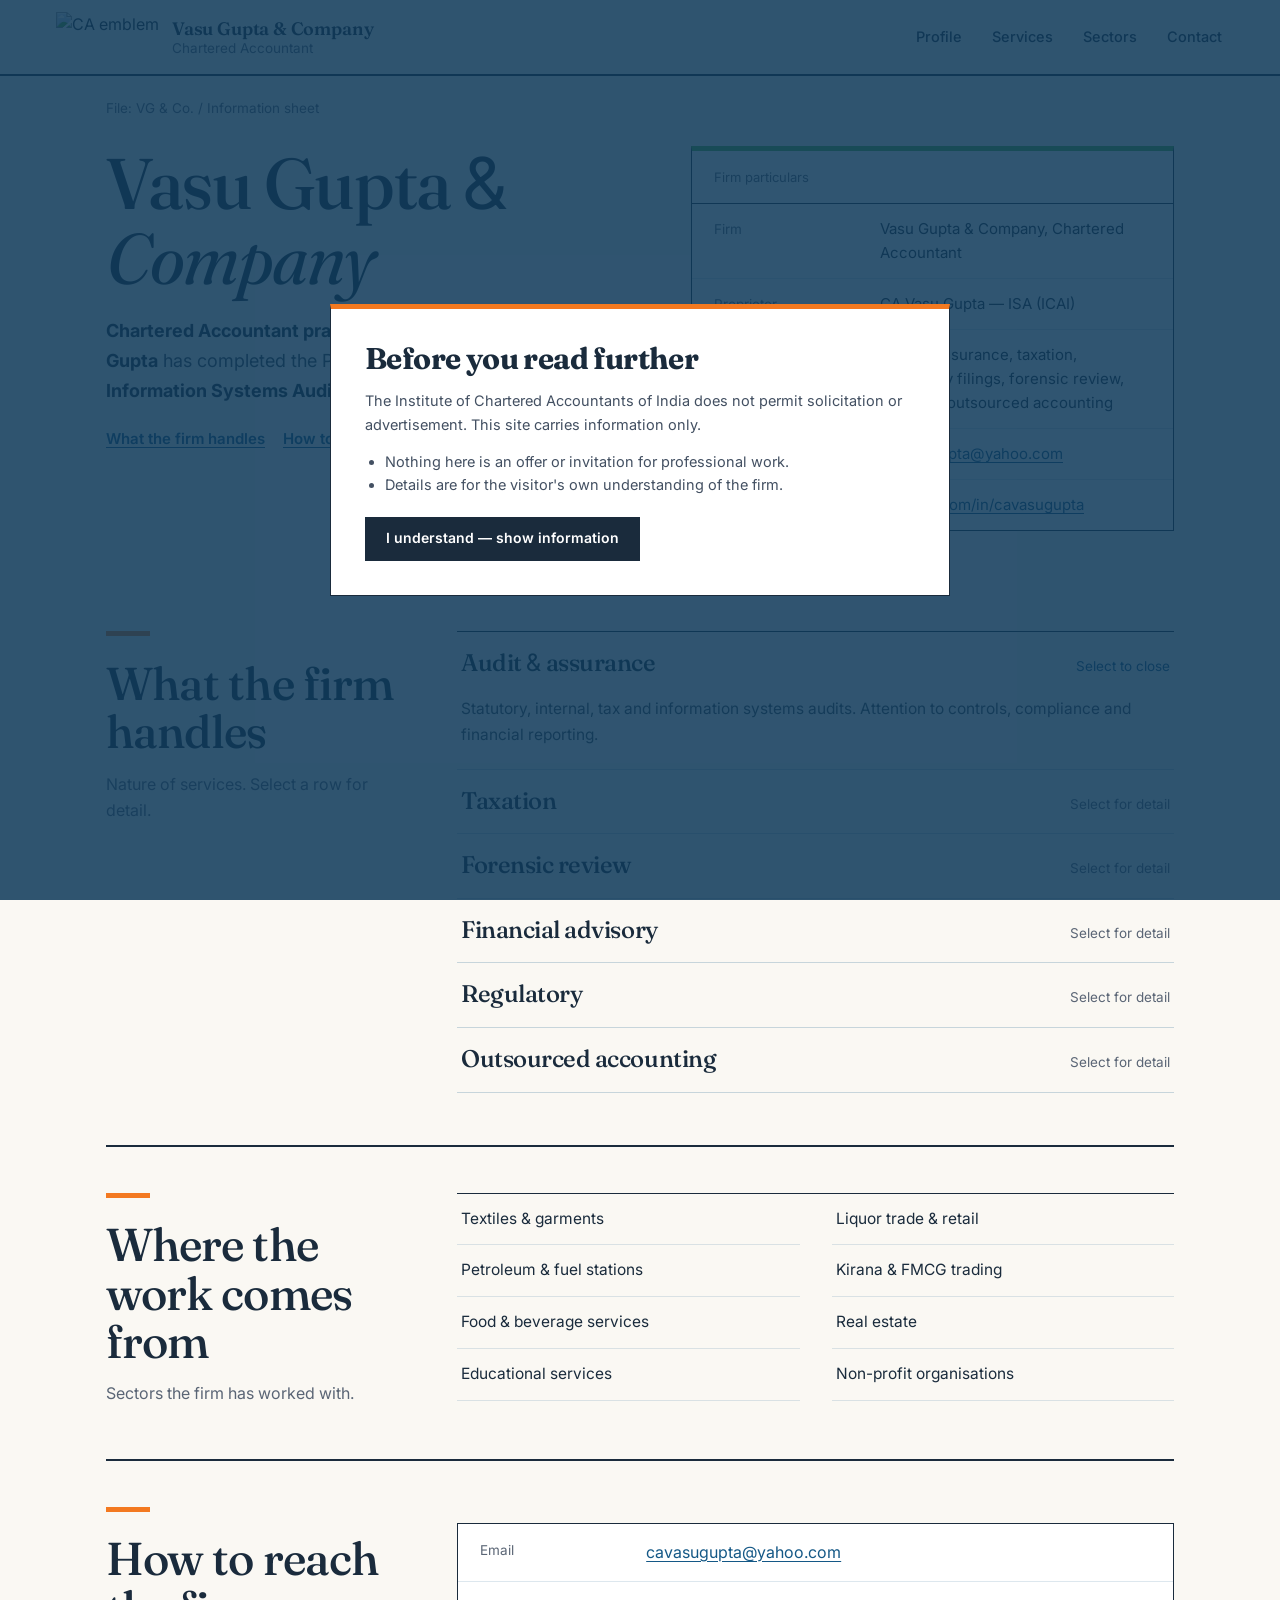
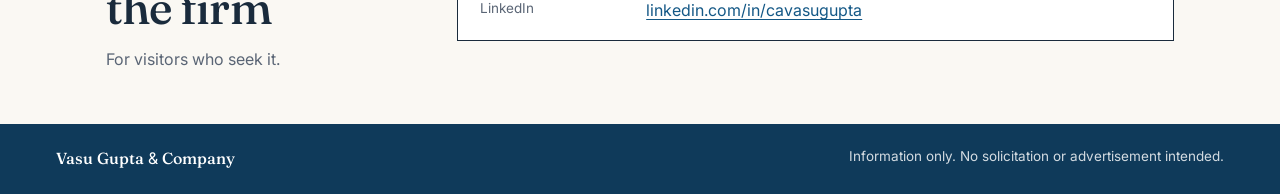
==== commit 8dedf059: "Trim inline compliance disclaimers; keep entry gate and footer line" ====
--- a/index.html
+++ b/index.html
@@ -83,7 +83,6 @@
       font-size: 13.5px; color: var(--muted);
       font-variant-numeric: tabular-nums;
     }
-    .file-meta i { font-style: normal; border: 1px solid var(--line); padding: 3px 9px; background: #fff; }
     .hero-grid {
       display: grid; grid-template-columns: 1.05fr 0.95fr;
       gap: clamp(28px, 4vw, 56px);
@@ -122,7 +121,6 @@
     dl.particulars dt { color: var(--muted); font-size: 13.5px; padding-top: 2px; }
     dl.particulars dd { margin: 0; color: var(--ink); }
     dl.particulars dd a { word-break: break-all; }
-    .sheet-foot { padding: 14px 22px; border-top: 1.5px solid var(--ink); font-size: 13.5px; color: var(--muted); }
 
     /* ---------- sections : ruled, left aligned ---------- */
     section.block { border-top: 2px solid var(--ink); padding: 46px 0 52px; }
@@ -247,12 +245,11 @@
     <div class="wrap" id="profile">
       <div class="file-meta" aria-label="File reference">
         <span>File: VG &amp; Co. / Information sheet</span>
-        <span><i>Information only — no solicitation</i></span>
       </div>
       <div class="hero-grid">
         <div>
           <h1>Vasu Gupta <em><span class="amp">&amp;</span> Company</em></h1>
-          <p class="standing"><strong>Chartered Accountant practice.</strong> Proprietor <strong>CA Vasu Gupta</strong> has completed the Post Qualification Course in <strong>Information Systems Audit (ISA)</strong> from ICAI. This page states what the firm does and how to reach it — nothing more.</p>
+          <p class="standing"><strong>Chartered Accountant practice.</strong> Proprietor <strong>CA Vasu Gupta</strong> has completed the Post Qualification Course in <strong>Information Systems Audit (ISA)</strong> from ICAI.</p>
           <div class="hero-links">
             <a href="#services">What the firm handles</a>
             <a href="#contact">How to reach the firm</a>
@@ -267,7 +264,6 @@
             <div><dt>Email</dt><dd><a href="mailto:cavasugupta@yahoo.com">cavasugupta@yahoo.com</a></dd></div>
             <div><dt>LinkedIn</dt><dd><a href="https://www.linkedin.com/in/cavasugupta" target="_blank" rel="noopener">linkedin.com/in/cavasugupta</a></dd></div>
           </dl>
-          <div class="sheet-foot">Particulars as maintained in ICAI records. No client names, no fees, no claims.</div>
         </div>
       </div>
     </div>
@@ -314,7 +310,7 @@
           <div class="sec-title">
             <span class="active-mark" aria-hidden="true"></span>
             <h2 id="sectorsH">Where the work comes from</h2>
-            <p>Sector experience, stated plainly. No client names are listed.</p>
+            <p>Sectors the firm has worked with.</p>
           </div>
           <div class="sectors">
             <div>Textiles &amp; garments</div>
@@ -334,7 +330,7 @@
           <div class="sec-title">
             <span class="active-mark" aria-hidden="true"></span>
             <h2 id="contactH">How to reach the firm</h2>
-            <p>Given only for visitors who seek it. No enquiry form, no call prompt.</p>
+            <p>For visitors who seek it.</p>
           </div>
           <dl class="contact-sheet">
             <div><dt>Email</dt><dd><a href="mailto:cavasugupta@yahoo.com">cavasugupta@yahoo.com</a></dd></div>
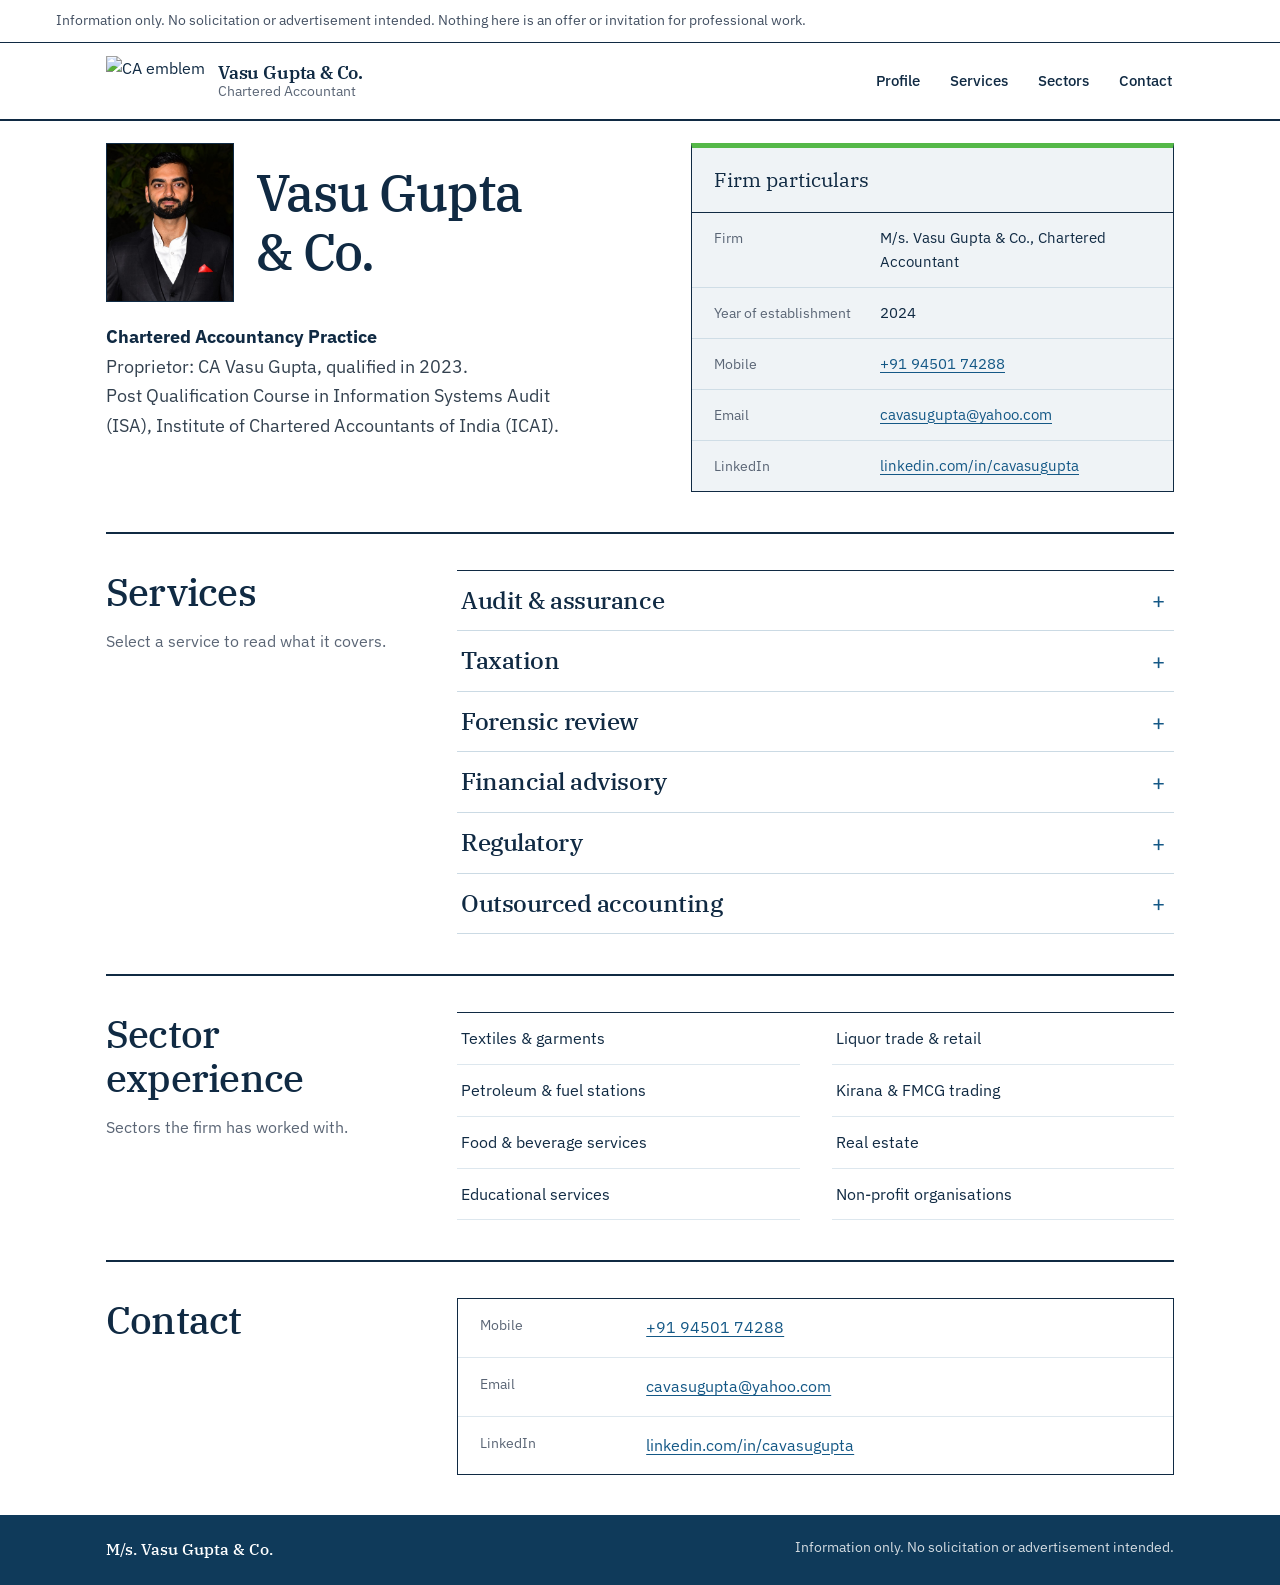
==== commit d5281f50: "Update current website design and proprietor profile" ====
--- a/index.html
+++ b/index.html
@@ -3,17 +3,39 @@
 <head>
   <meta charset="UTF-8">
   <meta name="viewport" content="width=device-width, initial-scale=1.0">
-  <title>Vasu Gupta & Company — Chartered Accountant</title>
-  <meta name="description" content="Vasu Gupta and Company is a Chartered Accountant firm. Proprietor CA Vasu Gupta, ISA (ICAI). Audit, taxation, regulatory, forensic review, advisory and outsourced accounting. Information only.">
+  <title>Vasu Gupta & Co. — Chartered Accountant</title>
+  <meta name="description" content="M/s. Vasu Gupta & Co. is a Chartered Accountant firm. Proprietor CA Vasu Gupta, ISA (ICAI). Information only.">
   <link rel="icon" type="image/png" href="assets/CA_India_Logo.png">
+  <link rel="apple-touch-icon" href="assets/CA_India_Logo.png">
+  <link rel="canonical" href="https://www.vasugupta.in/">
+  <meta property="og:type" content="website">
+  <meta property="og:url" content="https://www.vasugupta.in/">
+  <meta property="og:title" content="Vasu Gupta & Co. — Chartered Accountant">
+  <meta property="og:description" content="M/s. Vasu Gupta & Co. is a Chartered Accountant firm. Proprietor CA Vasu Gupta, ISA (ICAI). Information only.">
+  <meta property="og:image" content="https://www.vasugupta.in/assets/CA_India_Logo.png">
+  <meta name="twitter:card" content="summary">
+  <script type="application/ld+json">
+  {
+    "@context": "https://schema.org",
+    "@type": "ProfessionalService",
+    "name": "M/s. Vasu Gupta & Co.",
+    "url": "https://www.vasugupta.in/",
+    "email": "mailto:cavasugupta@yahoo.com",
+    "founder": {
+      "@type": "Person",
+      "name": "CA Vasu Gupta",
+      "jobTitle": "Chartered Accountant"
+    }
+  }
+  </script>
   <link rel="preconnect" href="https://fonts.googleapis.com">
   <link rel="preconnect" href="https://fonts.gstatic.com" crossorigin>
-  <link href="https://fonts.googleapis.com/css2?family=Fraunces:opsz,wght@9..144,400;9..144,500;9..144,600&family=Inter:wght@400;500;600&display=swap" rel="stylesheet">
+  <link href="https://fonts.googleapis.com/css2?family=IBM+Plex+Serif:wght@400;500;600&amp;family=IBM+Plex+Sans:wght@400;500;600&amp;display=swap" rel="stylesheet">
   <style>
     :root {
-      --paper: #FAF8F3;
-      --sheet: #ffffff;
-      --ink: #1A2B3C;
+      --paper: #FFFFFF;
+      --sheet: #EFF3F6;
+      --ink: #102A43;
       --muted: #5A6575;
       --ca-blue: #145886;
       --ca-blue-deep: #0F3A5A;
@@ -21,6 +43,7 @@
       --audit-green: #55B848;
       --line: rgba(20, 88, 134, 0.22);
       --line-soft: rgba(20, 88, 134, 0.14);
+      --sheet-border: 1.5px solid var(--ink);
       --max: 1180px;
     }
     * { box-sizing: border-box; }
@@ -29,7 +52,7 @@
       margin: 0;
       background: var(--paper);
       color: var(--ink);
-      font-family: "Inter", system-ui, -apple-system, "Segoe UI", sans-serif;
+      font-family: "IBM Plex Sans", system-ui, -apple-system, "Segoe UI", sans-serif;
       font-size: 16px;
       line-height: 1.6;
     }
@@ -39,6 +62,19 @@
       outline-offset: 3px;
       border-radius: 1px;
     }
+    .skip-link {
+      position: absolute;
+      left: 12px;
+      top: -60px;
+      z-index: 200;
+      padding: 10px 16px;
+      background: var(--ink);
+      color: #fff;
+      text-decoration: none;
+      font-size: 14px;
+      font-weight: 600;
+    }
+    .skip-link:focus { top: 12px; color: #fff; }
 
     a { color: var(--ca-blue); text-underline-offset: 3px; }
     a:hover { color: var(--ca-blue-deep); }
@@ -46,17 +82,20 @@
     /* ---------- header : file edge ---------- */
     .site-header {
       position: sticky; top: 0; z-index: 50;
-      display: flex; align-items: center; justify-content: space-between;
-      gap: 20px;
-      min-height: 76px;
-      padding: 10px clamp(18px, 5vw, 56px);
       background: var(--paper);
       border-bottom: 2px solid var(--ink);
+      padding: 10px 0;
+    }
+    .bar-inner {
+      max-width: var(--max); margin: 0 auto;
+      padding: 0 clamp(18px, 5vw, 56px);
+      display: flex; align-items: center; justify-content: space-between;
+      gap: 20px; min-height: 56px;
     }
     .brand { display: inline-flex; align-items: center; gap: 13px; text-decoration: none; color: var(--ink); }
-    .brand img { height: 50px; width: auto; display: block; mix-blend-mode: multiply; }
+    .brand img { height: 50px; width: auto; display: block; }
     .brand-name { display: grid; line-height: 1.2; }
-    .brand-name strong { font-family: "Fraunces", Georgia, serif; font-weight: 600; font-size: 18px; letter-spacing: -0.01em; }
+    .brand-name strong { font-family: "IBM Plex Serif", Georgia, serif; font-weight: 600; font-size: 18px; letter-spacing: -0.01em; }
     .brand-name span { font-size: 13.5px; color: var(--muted); }
     .nav-links { display: flex; align-items: center; gap: 26px; list-style: none; margin: 0; padding: 0; }
     .nav-links a {
@@ -69,48 +108,42 @@
     .header-actions { display: none; align-items: center; }
     .menu-toggle { display: none; width: 44px; height: 44px; background: #fff; border: 1.5px solid var(--ink); cursor: pointer; }
     .menu-toggle span { display: block; width: 20px; height: 2px; margin: 5px auto; background: var(--ink); }
-    .mobile-nav { display: none; border-bottom: 2px solid var(--ink); background: var(--paper); padding: 6px clamp(18px,5vw,56px) 14px; }
-    .mobile-nav.open { display: grid; }
+    .mobile-nav { display: none; border-bottom: 2px solid var(--ink); background: var(--paper); padding: 0; }
+    .mobile-nav.open { display: block; }
+    .mobile-nav-inner { max-width: var(--max); margin: 0 auto; padding: 6px clamp(18px,5vw,56px) 14px; display: grid; }
     .mobile-nav a { padding: 12px 0; border-bottom: 1px solid var(--line-soft); color: var(--ink); text-decoration: none; font-weight: 500; }
 
     main { display: block; }
     .wrap { max-width: var(--max); margin: 0 auto; padding: 0 clamp(18px, 5vw, 56px); }
 
     /* ---------- hero : particulars sheet ---------- */
-    .file-meta {
-      display: flex; justify-content: space-between; gap: 12px; flex-wrap: wrap;
-      padding: 22px 0 0;
-      font-size: 13.5px; color: var(--muted);
-      font-variant-numeric: tabular-nums;
-    }
     .hero-grid {
       display: grid; grid-template-columns: 1.05fr 0.95fr;
       gap: clamp(28px, 4vw, 56px);
-      padding: 26px 0 54px;
+      padding: 22px 0 40px;
       align-items: start;
     }
-    h1, h2, h3 { font-family: "Fraunces", Georgia, serif; color: var(--ink); line-height: 1.05; margin: 0; letter-spacing: -0.02em; }
+    h1, h2, h3 { font-family: "IBM Plex Serif", Georgia, serif; color: var(--ink); line-height: 1.15; margin: 0; letter-spacing: -0.02em; }
     h1 { font-size: clamp(46px, 5.6vw, 76px); font-weight: 500; max-width: 12ch; }
-    h1 em { font-style: italic; font-weight: 400; }
-    .amp { font-family: "Inter", system-ui, sans-serif; font-style: normal; font-weight: 400; letter-spacing: 0; }
     .standing { margin: 20px 0 0; max-width: 44ch; font-size: 18px; line-height: 1.65; color: #33414F; }
     .standing strong { color: var(--ink); }
-    .hero-links { display: flex; gap: 18px; margin-top: 22px; flex-wrap: wrap; }
-    .hero-links a { font-weight: 600; font-size: 15px; }
+    .profile-heading { display: grid; grid-template-columns: 128px minmax(0, 1fr); align-items: center; gap: 22px; }
+    .profile-heading h1 { font-size: clamp(40px, 4vw, 56px); }
+    .proprietor-portrait { width: 100%; margin: 0; }
+    .proprietor-portrait img { display: block; width: 100%; height: auto; border: var(--sheet-border); }
 
     .sheet {
       background: var(--sheet);
-      border: 1.5px solid var(--ink);
+      border: var(--sheet-border);
       border-top: 5px solid var(--audit-green);
     }
     .sheet-head {
       display: flex; justify-content: space-between; align-items: baseline;
       padding: 16px 22px;
       border-bottom: 1.5px solid var(--ink);
-      font-family: "Fraunces", Georgia, serif; font-size: 20px;
-    }
-    .sheet-head span:last-child { font-family: "Inter", sans-serif; font-size: 13px; color: var(--muted); }
-    dl.particulars { margin: 0; }
+      font-family: "IBM Plex Serif", Georgia, serif; font-size: 20px;
+    }
+    dl.particulars { margin: 0; font-variant-numeric: tabular-nums; }
     dl.particulars > div {
       display: grid; grid-template-columns: 150px 1fr;
       gap: 16px; padding: 13px 22px;
@@ -120,35 +153,33 @@
     dl.particulars > div:last-child { border-bottom: 0; }
     dl.particulars dt { color: var(--muted); font-size: 13.5px; padding-top: 2px; }
     dl.particulars dd { margin: 0; color: var(--ink); }
-    dl.particulars dd a { word-break: break-all; }
+    dl.particulars dd a, .contact-sheet dd a { overflow-wrap: anywhere; }
 
     /* ---------- sections : ruled, left aligned ---------- */
-    section.block { border-top: 2px solid var(--ink); padding: 46px 0 52px; }
-    section.block:first-of-type { border-top: 0; }
+    section.block { border-top: 2px solid var(--ink); padding: 36px 0 40px; }
     .sec-grid { display: grid; grid-template-columns: 300px 1fr; gap: clamp(24px, 4vw, 64px); align-items: start; }
-    .sec-title h2 { font-size: clamp(34px, 3.6vw, 52px); font-weight: 500; }
+    .sec-title h2 { font-size: clamp(32px, 3vw, 40px); font-weight: 500; }
     .sec-title p { margin: 14px 0 0; color: var(--muted); font-size: 16px; line-height: 1.65; max-width: 32ch; }
-    .active-mark { display: inline-block; width: 44px; height: 5px; background: var(--file-orange); margin-bottom: 16px; }
 
     .ruled { border-top: 1.5px solid var(--ink); }
     details.row { border-bottom: 1px solid var(--line); background: transparent; }
     details.row summary {
       list-style: none; cursor: pointer;
-      display: grid; grid-template-columns: 1fr auto; gap: 16px; align-items: baseline;
-      padding: 18px 4px;
+      display: grid; grid-template-columns: 1fr auto; gap: 16px; align-items: center;
+      padding: 16px 4px;
     }
     details.row summary::-webkit-details-marker { display: none; }
     details.row summary h3 { font-size: 24px; font-weight: 500; }
-    details.row summary .hint { font-size: 13.5px; color: var(--muted); white-space: nowrap; }
+    details.row summary .icon { font-size: 22px; line-height: 1; color: var(--ca-blue); width: 24px; text-align: center; font-weight: 400; user-select: none; }
     details.row summary:hover h3 { color: var(--ca-blue); }
-    details.row .body { padding: 0 4px 20px; max-width: 70ch; color: #3C4756; font-size: 15.5px; line-height: 1.7; }
+    details.row .body { padding: 0 4px 20px; max-width: 68ch; color: #3C4756; font-size: 15.5px; line-height: 1.7; }
     details.row .body p { margin: 0; }
-    details.row[open] summary .hint { color: var(--ca-blue); }
+    details.row[open] summary .icon { color: var(--ca-blue-deep); }
 
     .sectors { display: grid; grid-template-columns: 1fr 1fr; column-gap: 32px; border-top: 1.5px solid var(--ink); }
     .sectors div { padding: 13px 4px; border-bottom: 1px solid var(--line-soft); font-size: 15.5px; color: var(--ink); }
 
-    .contact-sheet { border: 1.5px solid var(--ink); background: #fff; }
+    .contact-sheet { margin: 0; border: var(--sheet-border); background: var(--paper); font-variant-numeric: tabular-nums; }
     .contact-sheet div { display: grid; grid-template-columns: 150px 1fr; gap: 16px; padding: 16px 22px; border-bottom: 1px solid var(--line-soft); }
     .contact-sheet div:last-child { border-bottom: 0; }
     .contact-sheet dt { color: var(--muted); font-size: 13.5px; }
@@ -156,33 +187,31 @@
 
     footer {
       background: var(--ca-blue-deep); color: rgba(255,255,255,0.82);
-      padding: 22px clamp(18px, 5vw, 56px);
+      padding: 22px 0;
+      font-size: 13.5px;
+    }
+    .footer-inner {
+      max-width: var(--max); margin: 0 auto;
+      padding: 0 clamp(18px, 5vw, 56px);
       display: flex; justify-content: space-between; gap: 12px; flex-wrap: wrap;
+    }
+    footer strong { color: #fff; font-family: "IBM Plex Serif", Georgia, serif; font-weight: 500; font-size: 16px; }
+
+    /* ---------- information-only notice ---------- */
+    .notice-bar {
+      border-bottom: 1.5px solid var(--ink);
+      background: #fff;
+      color: #435062;
       font-size: 13.5px;
-    }
-    footer strong { color: #fff; font-family: "Fraunces", Georgia, serif; font-weight: 500; font-size: 16px; }
-
-    /* ---------- overlays ---------- */
-    .modal-overlay {
-      position: fixed; inset: 0; z-index: 100;
-      display: flex; align-items: center; justify-content: center;
-      padding: 22px; background: rgba(15, 58, 90, 0.86);
-    }
-    .modal {
-      width: min(620px, 100%); background: #fff;
-      border: 1.5px solid var(--ink); border-top: 5px solid var(--file-orange);
-      padding: clamp(22px, 3.5vw, 34px);
-    }
-    .modal h2 { font-size: 30px; margin-bottom: 12px; }
-    .modal p, .modal li { font-size: 14.5px; color: #435062; }
-    .modal ul { padding-left: 20px; margin: 0 0 20px; }
-    .modal button {
-      min-height: 44px; padding: 0 20px; cursor: pointer;
-      font: inherit; font-size: 14px; font-weight: 600;
-    }
-    .modal button { background: var(--ink); color: #fff; border: 1.5px solid var(--ink); }
-    .modal button:hover { background: #000; }
-
+      line-height: 1.6;
+      padding: 10px clamp(18px, 5vw, 56px);
+      text-align: left;
+    }
+
+    @media (min-width: 961px) {
+      #services .sec-title { position: sticky; top: 104px; }
+      .mobile-nav.open { display: none; }
+    }
     @media (max-width: 960px) {
       .hero-grid, .sec-grid { grid-template-columns: 1fr; }
       .nav-links { display: none; }
@@ -190,10 +219,14 @@
       .menu-toggle { display: block; }
     }
     @media (max-width: 640px) {
+      .bar-inner { gap: 12px; }
+      .brand { gap: 8px; }
+      .brand-name strong { font-size: 16px; }
+      .profile-heading { grid-template-columns: 88px minmax(0, 1fr); gap: 16px; }
+      .profile-heading h1 { font-size: clamp(30px, 8vw, 46px); }
       dl.particulars > div, .contact-sheet div { grid-template-columns: 1fr; gap: 4px; }
-      details.row summary { grid-template-columns: 1fr; gap: 6px; }
-      details.row summary .hint { white-space: normal; }
-      footer { flex-direction: column; }
+      details.row summary { grid-template-columns: 1fr auto; gap: 6px; }
+      .footer-inner { flex-direction: column; }
     }
     @media (prefers-reduced-motion: reduce) {
       html { scroll-behavior: auto; }
@@ -202,22 +235,14 @@
   </style>
 </head>
 <body>
-  <div class="modal-overlay" id="disclaimerModal">
-    <div class="modal" role="dialog" aria-modal="true" aria-labelledby="discTitle">
-      <h2 id="discTitle">Before you read further</h2>
-      <p>The Institute of Chartered Accountants of India does not permit solicitation or advertisement. This site carries information only.</p>
-      <ul>
-        <li>Nothing here is an offer or invitation for professional work.</li>
-        <li>Details are for the visitor's own understanding of the firm.</li>
-      </ul>
-      <button type="button" onclick="acknowledgeDisclaimer()">I understand — show information</button>
-    </div>
-  </div>
+  <a class="skip-link" href="#home">Skip to content</a>
+  <div class="notice-bar" role="note">Information only. No solicitation or advertisement intended. Nothing here is an offer or invitation for professional work.</div>
 
   <header class="site-header">
+    <div class="bar-inner">
     <a class="brand" href="#home">
       <img src="assets/CA_India_Logo.png" alt="CA emblem">
-      <span class="brand-name"><strong>Vasu Gupta &amp; Company</strong><span>Chartered Accountant</span></span>
+      <span class="brand-name"><strong>Vasu Gupta &amp; Co.</strong><span>Chartered Accountant</span></span>
     </a>
     <nav aria-label="Primary">
       <ul class="nav-links">
@@ -228,41 +253,42 @@
       </ul>
     </nav>
     <div class="header-actions">
-      <button class="menu-toggle" type="button" aria-label="Open menu" aria-expanded="false" onclick="toggleMobileMenu(this)">
+      <button class="menu-toggle" type="button" aria-label="Open menu" aria-expanded="false" aria-controls="mobileNav" onclick="toggleMobileMenu(this)">
         <span></span><span></span><span></span>
       </button>
     </div>
+    </div>
   </header>
 
   <div class="mobile-nav" id="mobileNav">
+    <div class="mobile-nav-inner">
     <a href="#profile" onclick="closeMobileMenu()">Profile</a>
     <a href="#services" onclick="closeMobileMenu()">Services</a>
     <a href="#sectors" onclick="closeMobileMenu()">Sectors</a>
     <a href="#contact" onclick="closeMobileMenu()">Contact</a>
+    </div>
   </div>
 
   <main id="home">
     <div class="wrap" id="profile">
-      <div class="file-meta" aria-label="File reference">
-        <span>File: VG &amp; Co. / Information sheet</span>
-      </div>
       <div class="hero-grid">
         <div>
-          <h1>Vasu Gupta <em><span class="amp">&amp;</span> Company</em></h1>
-          <p class="standing"><strong>Chartered Accountant practice.</strong> Proprietor <strong>CA Vasu Gupta</strong> has completed the Post Qualification Course in <strong>Information Systems Audit (ISA)</strong> from ICAI.</p>
-          <div class="hero-links">
-            <a href="#services">What the firm handles</a>
-            <a href="#contact">How to reach the firm</a>
-          </div>
+          <div class="profile-heading">
+            <figure class="proprietor-portrait">
+              <img src="assets/ca-vasu-gupta-800.jpg" alt="CA Vasu Gupta" width="800" height="1000">
+            </figure>
+            <h1>Vasu Gupta<br>&amp; Co.</h1>
+          </div>
+          <p class="standing"><strong>Chartered Accountancy Practice</strong><br>Proprietor: CA Vasu Gupta, qualified in 2023.<br>Post Qualification Course in Information Systems Audit (ISA), Institute of Chartered Accountants of India (ICAI).</p>
         </div>
         <div class="sheet" aria-label="Firm particulars">
           <div class="sheet-head"><span>Firm particulars</span></div>
           <dl class="particulars">
-            <div><dt>Firm</dt><dd>Vasu Gupta &amp; Company, Chartered Accountant</dd></div>
-            <div><dt>Proprietor</dt><dd>CA Vasu Gupta — ISA (ICAI)</dd></div>
-            <div><dt>Handles</dt><dd>Audit &amp; assurance, taxation, regulatory filings, forensic review, advisory, outsourced accounting</dd></div>
+            <div><dt>Firm</dt><dd>M/s. Vasu Gupta &amp; Co., Chartered Accountant</dd></div>
+            <div><dt>Year of establishment</dt><dd>2024</dd></div>
+            <div><dt>Mobile</dt><dd><a href="tel:+919450174288">+91 94501 74288</a></dd></div>
             <div><dt>Email</dt><dd><a href="mailto:cavasugupta@yahoo.com">cavasugupta@yahoo.com</a></dd></div>
-            <div><dt>LinkedIn</dt><dd><a href="https://www.linkedin.com/in/cavasugupta" target="_blank" rel="noopener">linkedin.com/in/cavasugupta</a></dd></div>
+            <div><dt>LinkedIn</dt><dd><a href="https://www.linkedin.com/in/cavasugupta" target="_blank" rel="noopener noreferrer">linkedin.com/in/cavasugupta</a></dd></div>
           </dl>
         </div>
       </div>
@@ -272,33 +298,32 @@
       <section class="block" id="services" aria-labelledby="servicesH">
         <div class="sec-grid">
           <div class="sec-title">
-            <span class="active-mark" aria-hidden="true"></span>
-            <h2 id="servicesH">What the firm handles</h2>
-            <p>Nature of services. Select a row for detail.</p>
+            <h2 id="servicesH">Services</h2>
+            <p>Select a service to read what it covers.</p>
           </div>
           <div class="ruled">
-            <details class="row" open>
-              <summary><h3>Audit <span class="amp">&amp;</span> assurance</h3><span class="hint">Select to close</span></summary>
+            <details class="row">
+              <summary><h3>Audit &amp; assurance</h3><span class="icon" aria-hidden="true">+</span></summary>
               <div class="body"><p>Statutory, internal, tax and information systems audits. Attention to controls, compliance and financial reporting.</p></div>
             </details>
             <details class="row">
-              <summary><h3>Taxation</h3><span class="hint">Select for detail</span></summary>
+              <summary><h3>Taxation</h3><span class="icon" aria-hidden="true">+</span></summary>
               <div class="body"><p>Income tax, GST, TDS, returns, reconciliations and assessment proceedings.</p></div>
             </details>
             <details class="row">
-              <summary><h3>Forensic review</h3><span class="hint">Select for detail</span></summary>
+              <summary><h3>Forensic review</h3><span class="icon" aria-hidden="true">+</span></summary>
               <div class="body"><p>Review of irregularities and fraud indicators, with documentation suitable for legal or regulatory proceedings.</p></div>
             </details>
             <details class="row">
-              <summary><h3>Financial advisory</h3><span class="hint">Select for detail</span></summary>
+              <summary><h3>Financial advisory</h3><span class="icon" aria-hidden="true">+</span></summary>
               <div class="body"><p>CMA data and project reports, capital gains structuring, portfolio restructuring, retirement and tax-loss review.</p></div>
             </details>
             <details class="row">
-              <summary><h3>Regulatory</h3><span class="hint">Select for detail</span></summary>
+              <summary><h3>Regulatory</h3><span class="icon" aria-hidden="true">+</span></summary>
               <div class="body"><p>Incorporation, ROC filings, annual filings, director KYC, GST certifications and NGO registration support.</p></div>
             </details>
             <details class="row">
-              <summary><h3>Outsourced accounting</h3><span class="hint">Select for detail</span></summary>
+              <summary><h3>Outsourced accounting</h3><span class="icon" aria-hidden="true">+</span></summary>
               <div class="body"><p>Bookkeeping, ledgers, bank reconciliation, expense coding and month-end close support.</p></div>
             </details>
           </div>
@@ -308,8 +333,7 @@
       <section class="block" id="sectors" aria-labelledby="sectorsH">
         <div class="sec-grid">
           <div class="sec-title">
-            <span class="active-mark" aria-hidden="true"></span>
-            <h2 id="sectorsH">Where the work comes from</h2>
+            <h2 id="sectorsH">Sector experience</h2>
             <p>Sectors the firm has worked with.</p>
           </div>
           <div class="sectors">
@@ -328,13 +352,12 @@
       <section class="block" id="contact" aria-labelledby="contactH">
         <div class="sec-grid">
           <div class="sec-title">
-            <span class="active-mark" aria-hidden="true"></span>
-            <h2 id="contactH">How to reach the firm</h2>
-            <p>For visitors who seek it.</p>
+            <h2 id="contactH">Contact</h2>
           </div>
           <dl class="contact-sheet">
+            <div><dt>Mobile</dt><dd><a href="tel:+919450174288">+91 94501 74288</a></dd></div>
             <div><dt>Email</dt><dd><a href="mailto:cavasugupta@yahoo.com">cavasugupta@yahoo.com</a></dd></div>
-            <div><dt>LinkedIn</dt><dd><a href="https://www.linkedin.com/in/cavasugupta" target="_blank" rel="noopener">linkedin.com/in/cavasugupta</a></dd></div>
+            <div><dt>LinkedIn</dt><dd><a href="https://www.linkedin.com/in/cavasugupta" target="_blank" rel="noopener noreferrer">linkedin.com/in/cavasugupta</a></dd></div>
           </dl>
         </div>
       </section>
@@ -342,33 +365,34 @@
   </main>
 
   <footer>
-    <strong>Vasu Gupta <span class="amp">&amp;</span> Company</strong>
+    <div class="footer-inner">
+    <strong>M/s. Vasu Gupta &amp; Co.</strong>
     <span>Information only. No solicitation or advertisement intended.</span>
+    </div>
   </footer>
 
   <script>
     document.addEventListener("DOMContentLoaded", function() {
-      if (localStorage.getItem("disclaimerAcknowledged") === "true") {
-        document.getElementById("disclaimerModal").style.display = "none";
-      }
       document.querySelectorAll("details.row").forEach(function(d){
         d.addEventListener("toggle", function(){
-          var h = d.querySelector(".hint");
-          if (h) h.textContent = d.open ? "Select to close" : "Select for detail";
+          var h = d.querySelector(".icon");
+          if (h) h.textContent = d.open ? "\u2212" : "+";
         });
       });
     });
-    function acknowledgeDisclaimer() {
-      localStorage.setItem("disclaimerAcknowledged", "true");
-      document.getElementById("disclaimerModal").style.display = "none";
-    }
     function toggleMobileMenu(btn) {
       var nav = document.getElementById("mobileNav");
       var open = nav.classList.toggle("open");
-      if (btn) btn.setAttribute("aria-expanded", open ? "true" : "false");
+      if (btn) {
+        btn.setAttribute("aria-expanded", String(open));
+        btn.setAttribute("aria-label", open ? "Close menu" : "Open menu");
+      }
     }
     function closeMobileMenu() {
       document.getElementById("mobileNav").classList.remove("open");
+      var btn = document.querySelector(".menu-toggle");
+      btn.setAttribute("aria-expanded", "false");
+      btn.setAttribute("aria-label", "Open menu");
     }
   </script>
 </body>
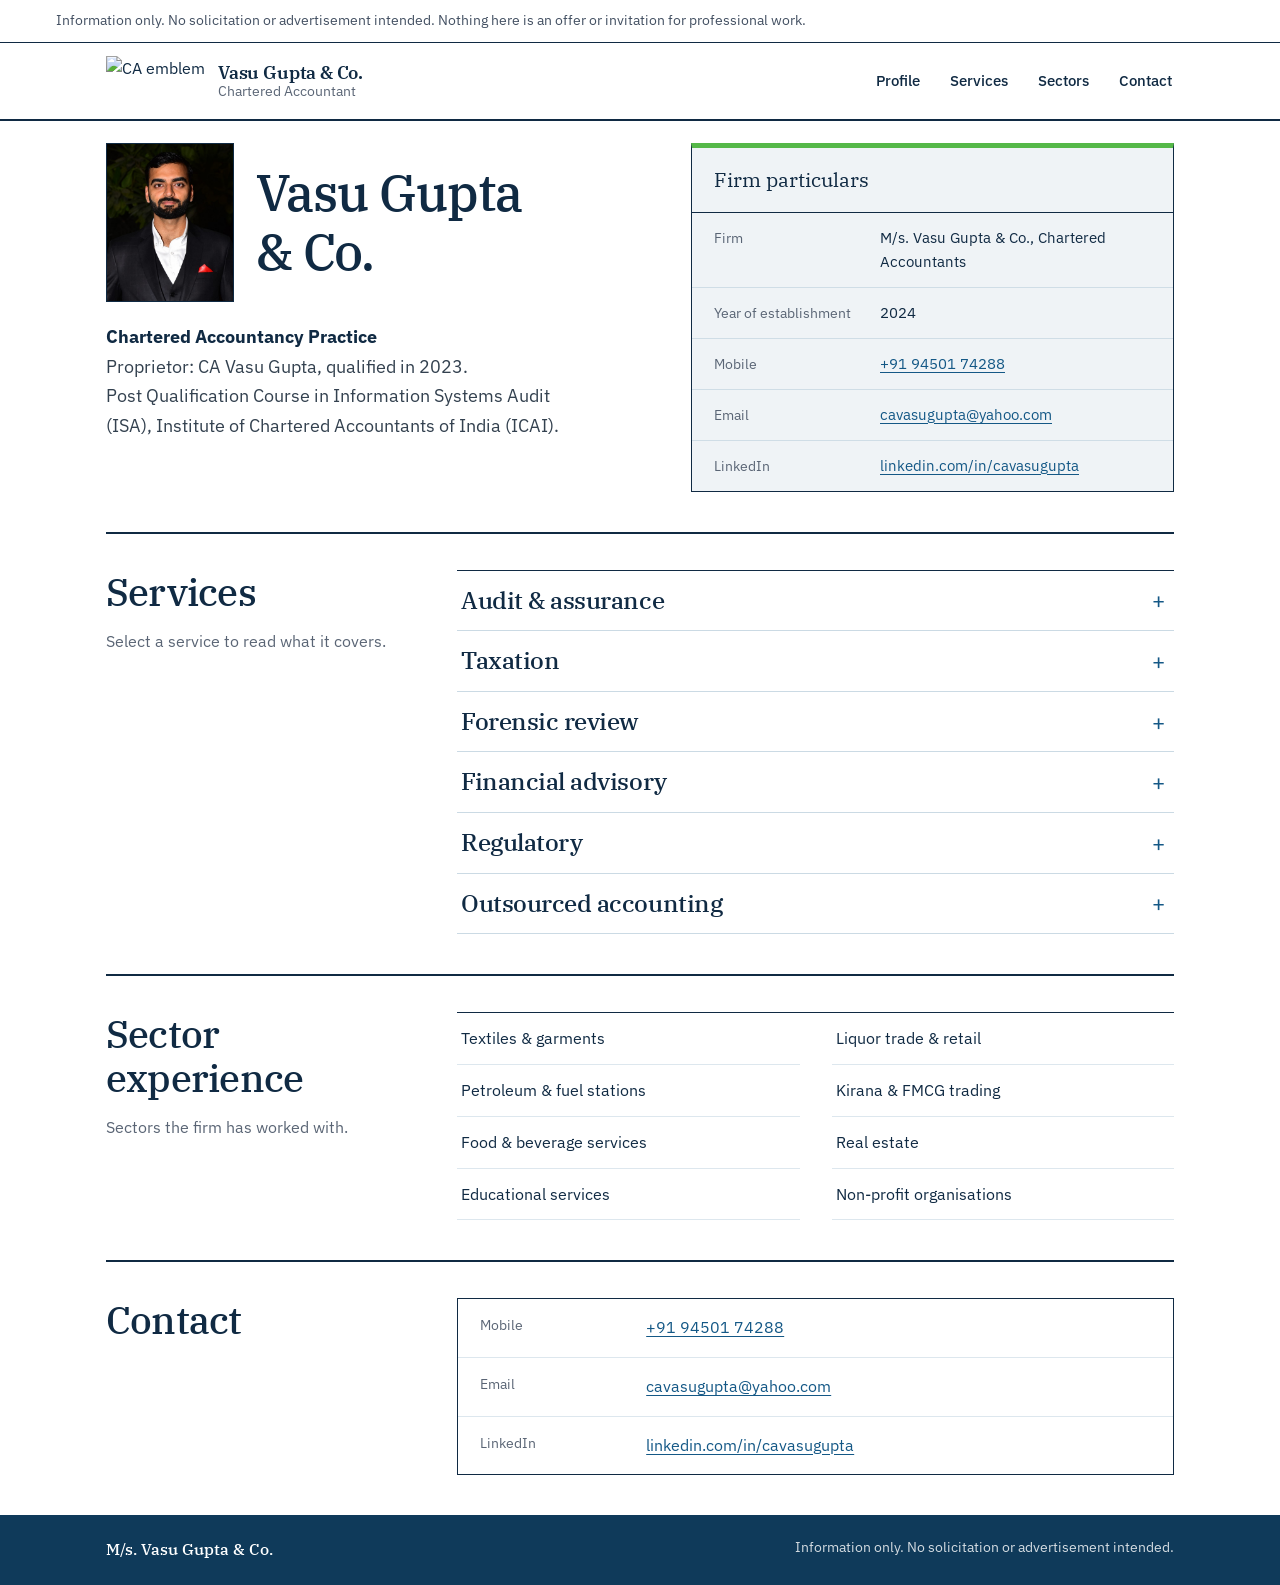
==== commit 4c3dafd9: "Fix firm name plural and advisory wording in index.html" ====
--- a/index.html
+++ b/index.html
@@ -284,7 +284,7 @@
         <div class="sheet" aria-label="Firm particulars">
           <div class="sheet-head"><span>Firm particulars</span></div>
           <dl class="particulars">
-            <div><dt>Firm</dt><dd>M/s. Vasu Gupta &amp; Co., Chartered Accountant</dd></div>
+            <div><dt>Firm</dt><dd>M/s. Vasu Gupta &amp; Co., Chartered Accountants</dd></div>
             <div><dt>Year of establishment</dt><dd>2024</dd></div>
             <div><dt>Mobile</dt><dd><a href="tel:+919450174288">+91 94501 74288</a></dd></div>
             <div><dt>Email</dt><dd><a href="mailto:cavasugupta@yahoo.com">cavasugupta@yahoo.com</a></dd></div>
@@ -316,7 +316,7 @@
             </details>
             <details class="row">
               <summary><h3>Financial advisory</h3><span class="icon" aria-hidden="true">+</span></summary>
-              <div class="body"><p>CMA data and project reports, capital gains structuring, portfolio restructuring, retirement and tax-loss review.</p></div>
+              <div class="body"><p>CMA data and project reports, capital gains structuring, portfolio restructuring, retirement planning and tax-loss harvesting review.</p></div>
             </details>
             <details class="row">
               <summary><h3>Regulatory</h3><span class="icon" aria-hidden="true">+</span></summary>
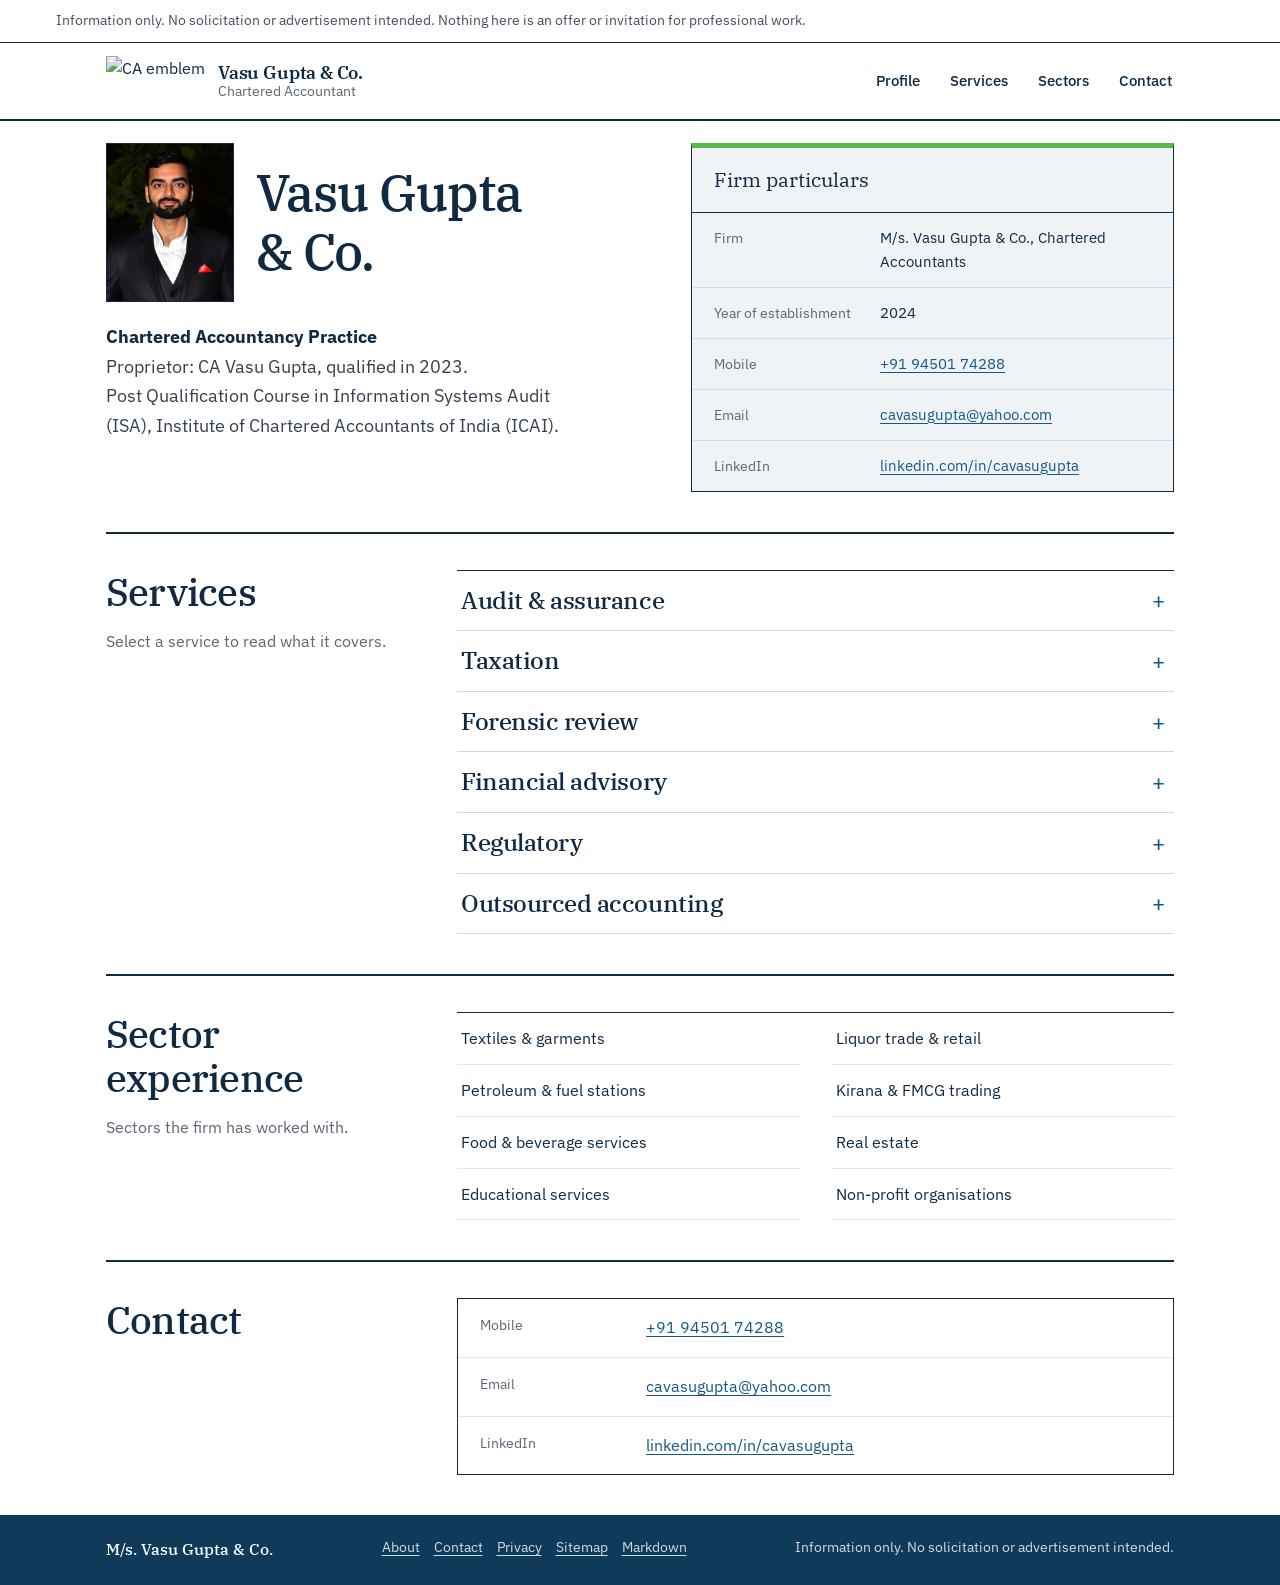
==== commit 2d74088a: "Add subpages, sitemap, agent metadata, and SEO enhancements" ====
--- a/index.html
+++ b/index.html
@@ -8,6 +8,8 @@
   <link rel="icon" type="image/png" href="assets/CA_India_Logo.png">
   <link rel="apple-touch-icon" href="assets/CA_India_Logo.png">
   <link rel="canonical" href="https://www.vasugupta.in/">
+  <link rel="alternate" type="text/markdown" href="https://www.vasugupta.in/index.md">
+  <link rel="sitemap" type="application/xml" href="https://www.vasugupta.in/sitemap.xml">
   <meta property="og:type" content="website">
   <meta property="og:url" content="https://www.vasugupta.in/">
   <meta property="og:title" content="Vasu Gupta & Co. — Chartered Accountant">
@@ -17,15 +19,78 @@
   <script type="application/ld+json">
   {
     "@context": "https://schema.org",
-    "@type": "ProfessionalService",
-    "name": "M/s. Vasu Gupta & Co.",
-    "url": "https://www.vasugupta.in/",
-    "email": "mailto:cavasugupta@yahoo.com",
-    "founder": {
-      "@type": "Person",
-      "name": "CA Vasu Gupta",
-      "jobTitle": "Chartered Accountant"
-    }
+    "@graph": [
+      {
+        "@type": "ProfessionalService",
+        "@id": "https://www.vasugupta.in/#firm",
+        "name": "M/s. Vasu Gupta & Co.",
+        "description": "Information-only website of M/s. Vasu Gupta & Co., Chartered Accountants, established 2024. Proprietor CA Vasu Gupta (qualified 2023, ISA ICAI). Audit and assurance, taxation, forensic review, financial advisory, regulatory and outsourced accounting.",
+        "url": "https://www.vasugupta.in/",
+        "email": "mailto:cavasugupta@yahoo.com",
+        "telephone": "+91 94501 74288",
+        "foundingDate": "2024",
+        "sameAs": ["https://www.linkedin.com/in/cavasugupta"],
+        "address": {
+          "@type": "PostalAddress",
+          "addressCountry": "IN"
+        },
+        "contactPoint": {
+          "@type": "ContactPoint",
+          "telephone": "+91 94501 74288",
+          "email": "cavasugupta@yahoo.com",
+          "contactType": "general"
+        },
+        "founder": {
+          "@type": "Person",
+          "name": "CA Vasu Gupta",
+          "jobTitle": "Chartered Accountant",
+          "description": "Proprietor of M/s. Vasu Gupta & Co., qualified 2023; Post Qualification Course in Information Systems Audit (ISA), ICAI.",
+          "sameAs": ["https://www.linkedin.com/in/cavasugupta"]
+        }
+      },
+      {
+        "@type": "WebSite",
+        "@id": "https://www.vasugupta.in/#website",
+        "name": "Vasu Gupta & Co. — Chartered Accountant",
+        "url": "https://www.vasugupta.in/"
+      },
+      {
+        "@type": "FAQPage",
+        "@id": "https://www.vasugupta.in/#services-faq",
+        "mainEntity": [
+          {
+            "@type": "Question",
+            "name": "What does Audit & assurance cover?",
+            "acceptedAnswer": { "@type": "Answer", "text": "Statutory, internal, tax and information systems audits. Attention to controls, compliance and financial reporting." }
+          },
+          {
+            "@type": "Question",
+            "name": "What does Taxation cover?",
+            "acceptedAnswer": { "@type": "Answer", "text": "Income tax, GST, TDS, returns, reconciliations and assessment proceedings." }
+          },
+          {
+            "@type": "Question",
+            "name": "What does Forensic review cover?",
+            "acceptedAnswer": { "@type": "Answer", "text": "Review of irregularities and fraud indicators, with documentation suitable for legal or regulatory proceedings." }
+          },
+          {
+            "@type": "Question",
+            "name": "What does Financial advisory cover?",
+            "acceptedAnswer": { "@type": "Answer", "text": "CMA data and project reports, capital gains structuring, portfolio restructuring, retirement planning and tax-loss harvesting review." }
+          },
+          {
+            "@type": "Question",
+            "name": "What does Regulatory cover?",
+            "acceptedAnswer": { "@type": "Answer", "text": "Incorporation, ROC filings, annual filings, director KYC, GST certifications and NGO registration support." }
+          },
+          {
+            "@type": "Question",
+            "name": "What does Outsourced accounting cover?",
+            "acceptedAnswer": { "@type": "Answer", "text": "Bookkeeping, ledgers, bank reconciliation, expense coding and month-end close support." }
+          }
+        ]
+      }
+    ]
   }
   </script>
   <link rel="preconnect" href="https://fonts.googleapis.com">
@@ -367,6 +432,13 @@
   <footer>
     <div class="footer-inner">
     <strong>M/s. Vasu Gupta &amp; Co.</strong>
+    <nav aria-label="Site" style="display:flex;gap:14px;flex-wrap:wrap;">
+      <a href="https://www.vasugupta.in/about/" style="color:rgba(255,255,255,0.82);">About</a>
+      <a href="https://www.vasugupta.in/contact/" style="color:rgba(255,255,255,0.82);">Contact</a>
+      <a href="https://www.vasugupta.in/privacy/" style="color:rgba(255,255,255,0.82);">Privacy</a>
+      <a href="https://www.vasugupta.in/sitemap.xml" style="color:rgba(255,255,255,0.82);">Sitemap</a>
+      <a href="https://www.vasugupta.in/index.md" style="color:rgba(255,255,255,0.82);">Markdown</a>
+    </nav>
     <span>Information only. No solicitation or advertisement intended.</span>
     </div>
   </footer>
